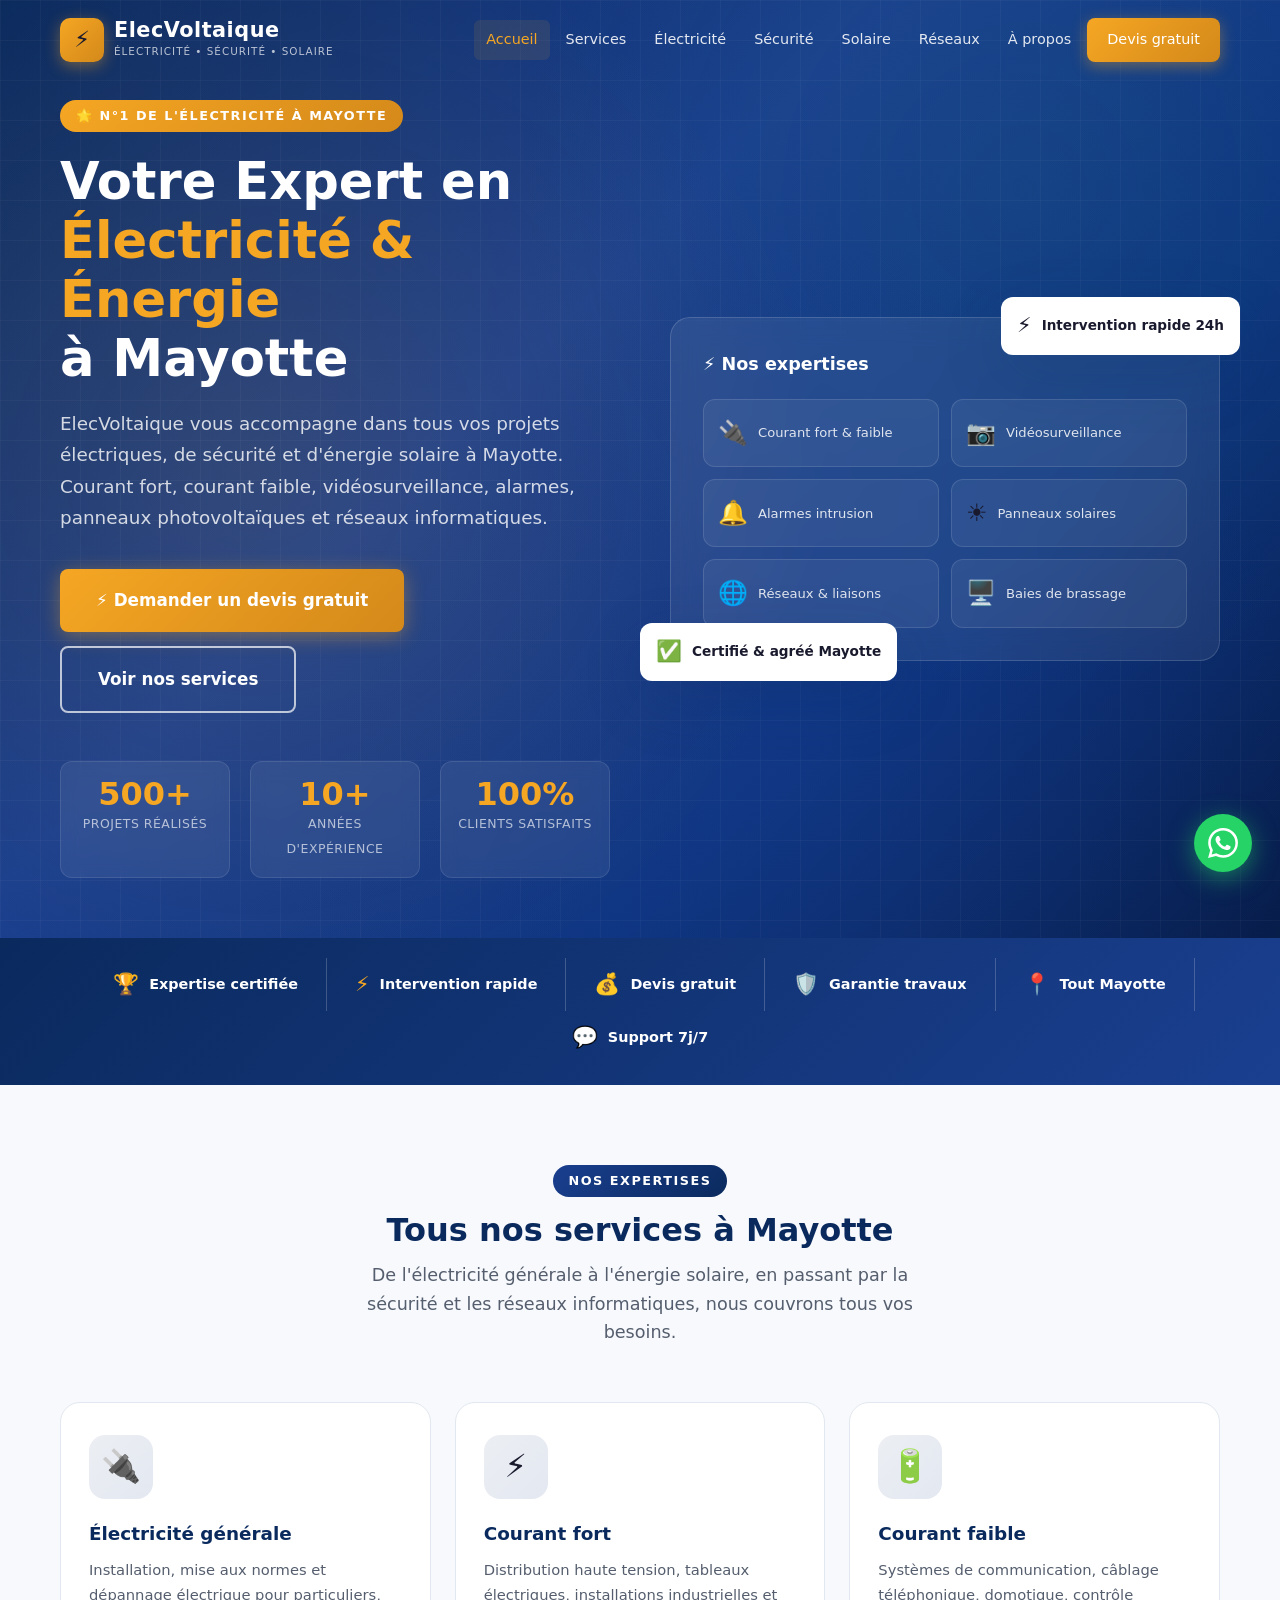
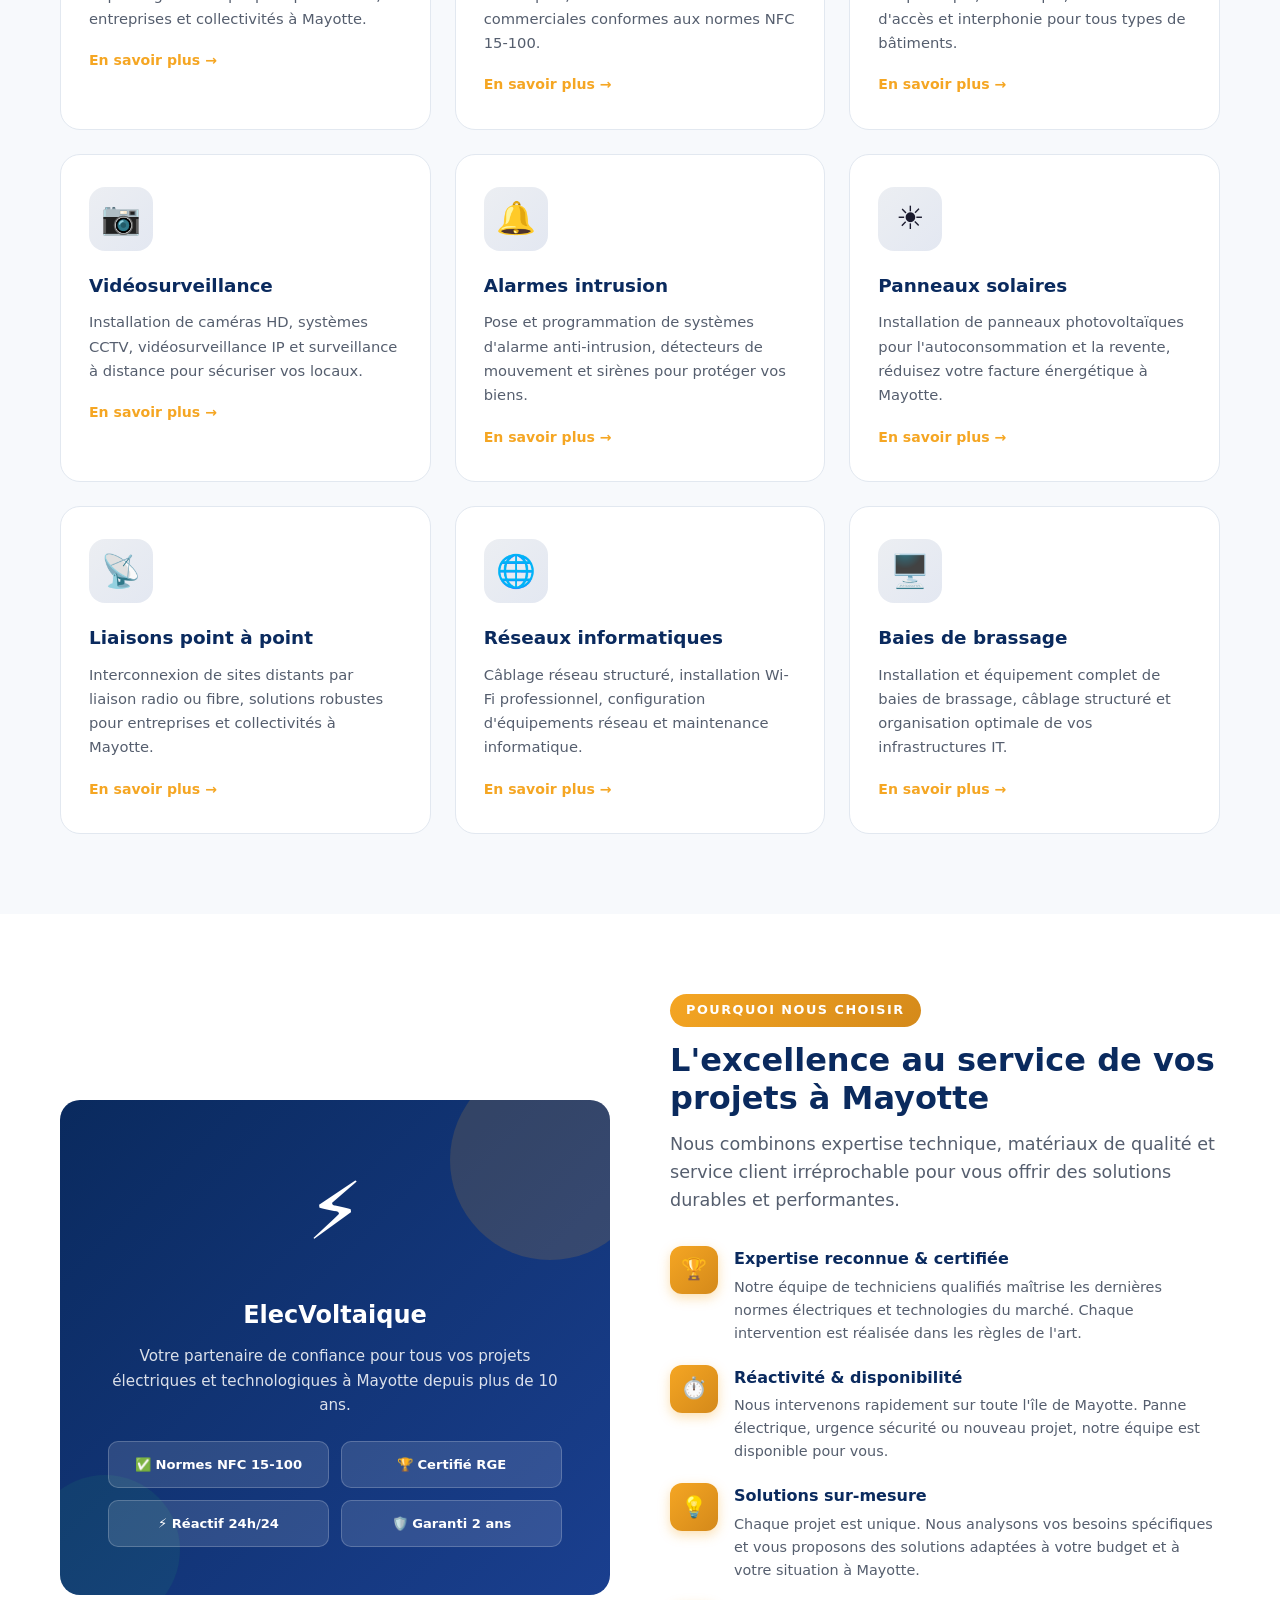
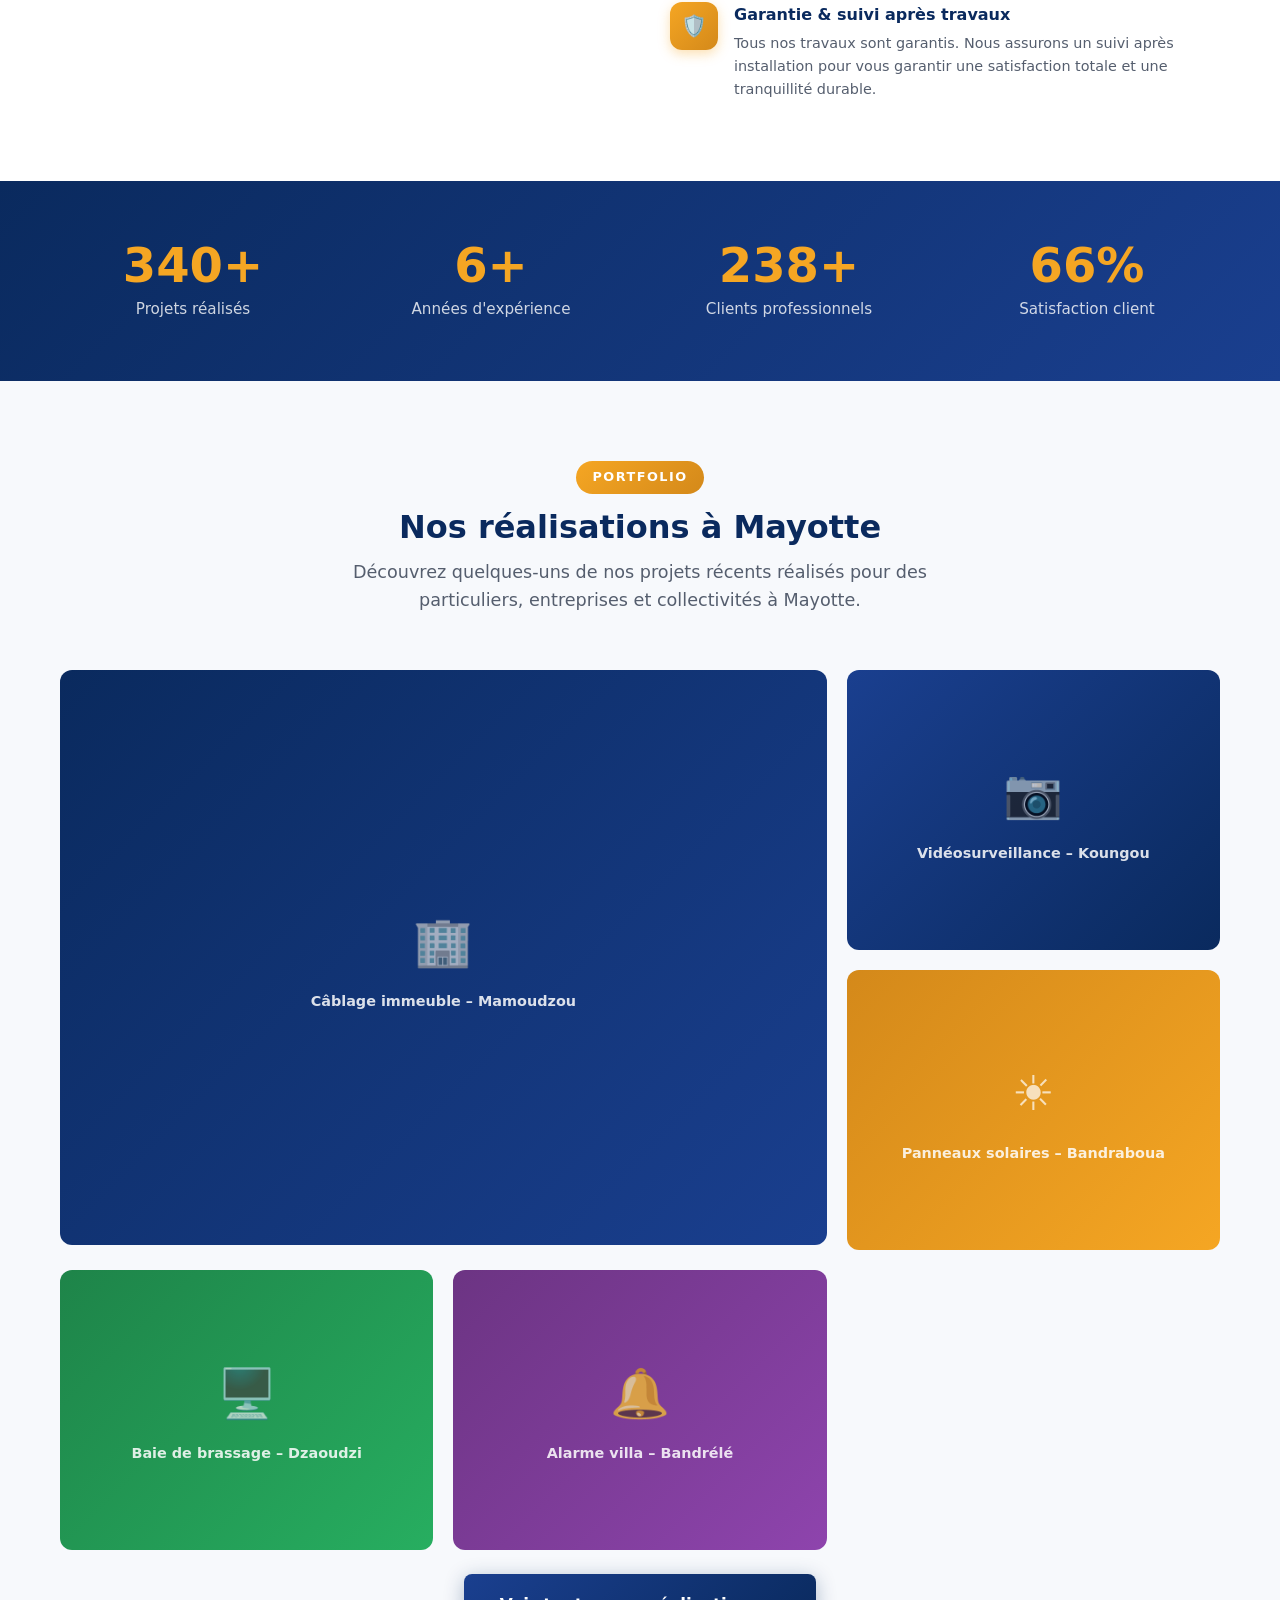
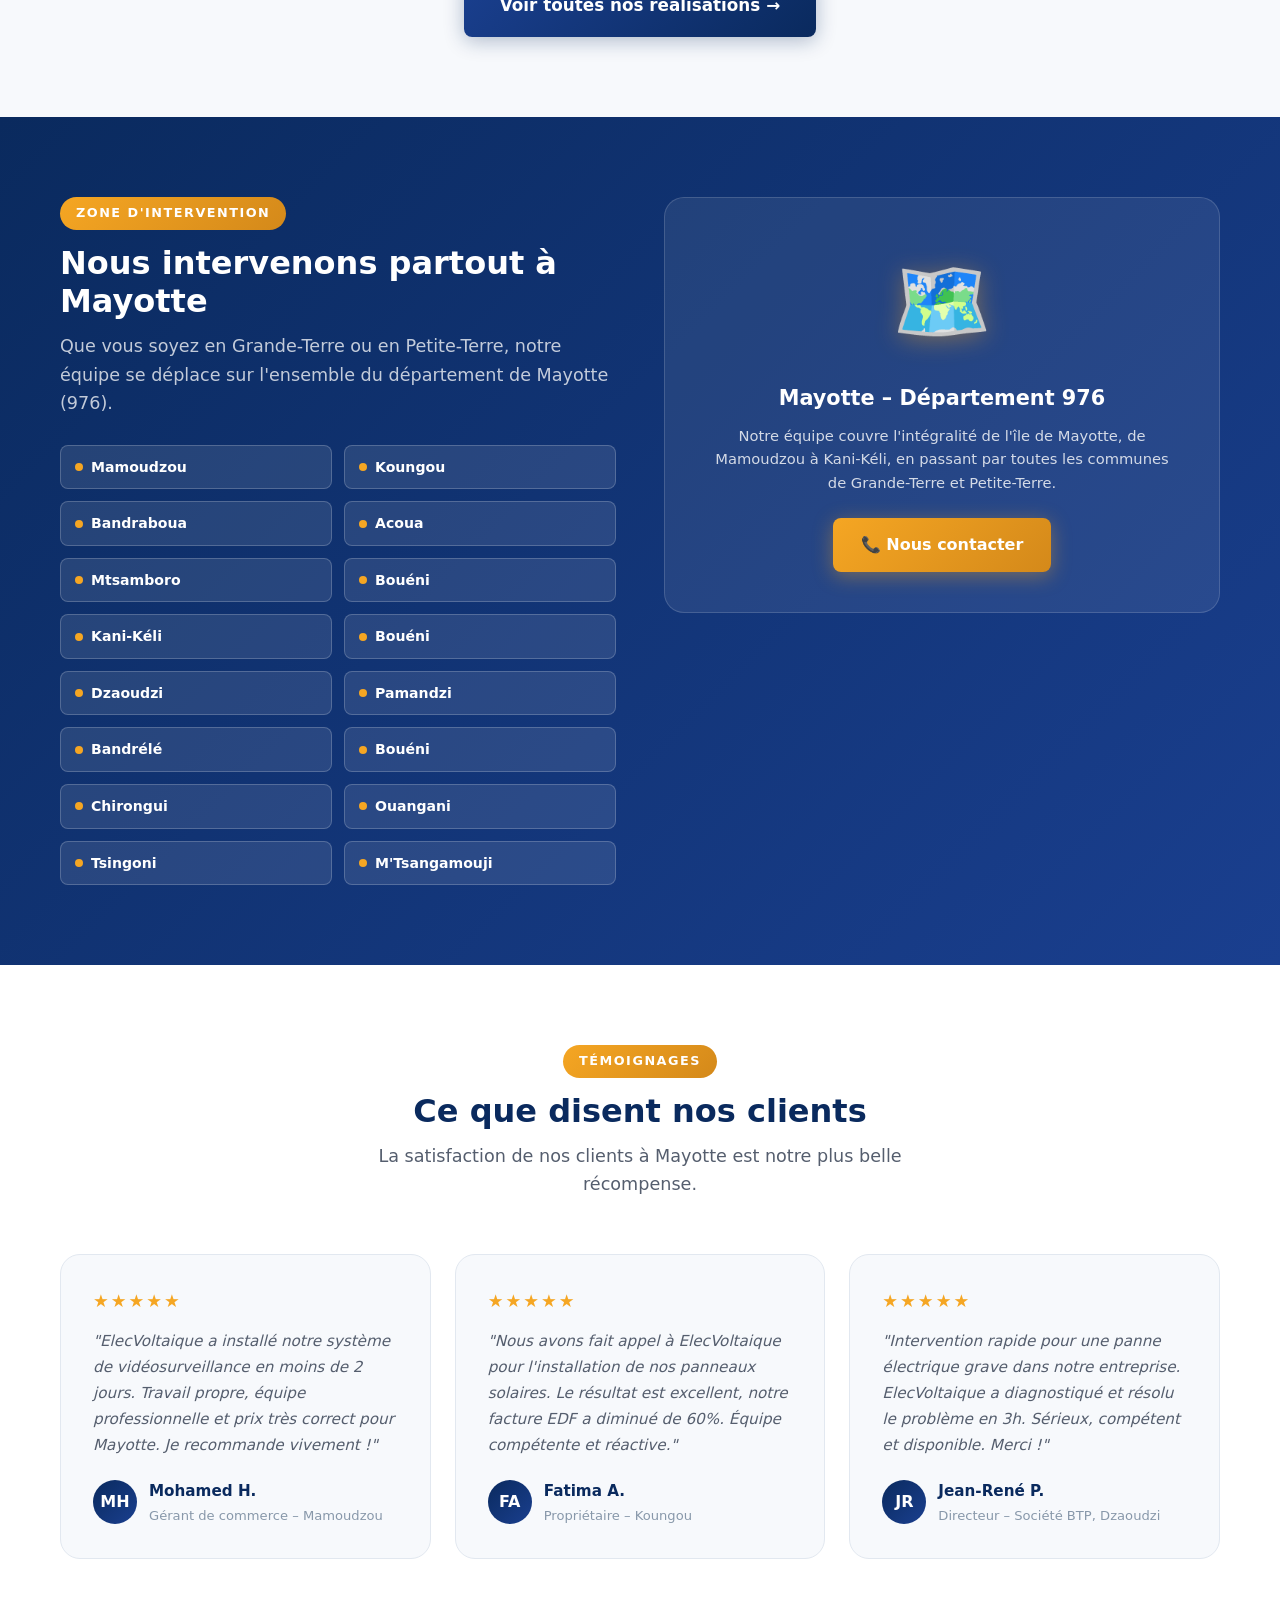
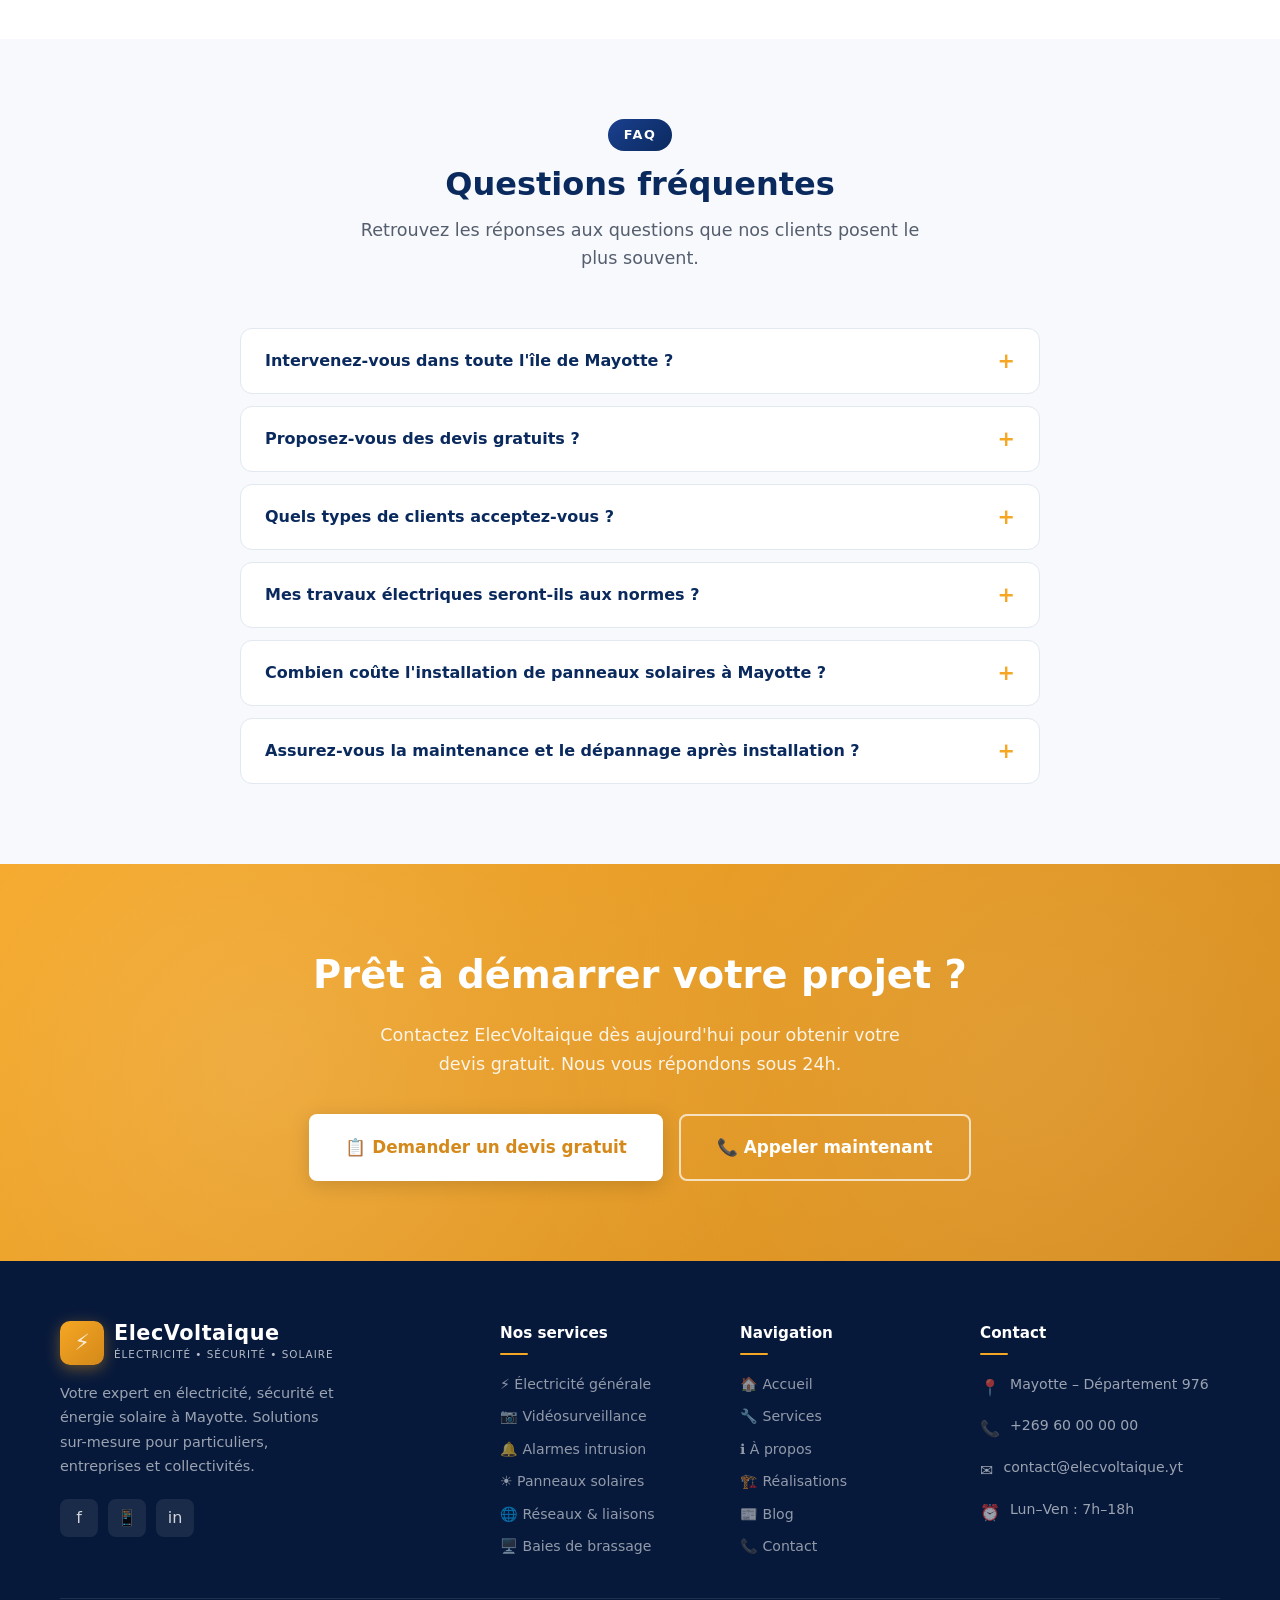
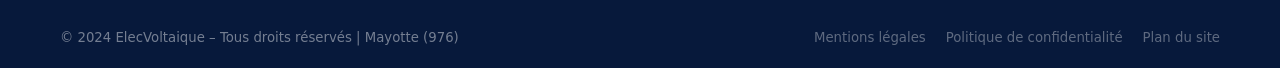
==== index.html @ 69391673 "Create complete ElecVoltaique website - 10 pages, CSS, JS, sitemap Co-authored-by: RMV976 <218436060" ====
<!DOCTYPE html>
<html lang="fr">
<head>
  <meta charset="UTF-8">
  <meta name="viewport" content="width=device-width, initial-scale=1.0">
  <meta name="description" content="ElecVoltaique – Entreprise d'électricité à Mayotte. Installation électrique, caméras de surveillance, alarmes, panneaux solaires, réseaux informatiques. Devis gratuit.">
  <meta name="keywords" content="électricité Mayotte, entreprise électricité Mayotte, installation caméra Mayotte, pose alarme Mayotte, panneaux solaires Mayotte, courant fort Mayotte, courant faible Mayotte, réseau informatique Mayotte">
  <meta name="author" content="ElecVoltaique">
  <meta name="robots" content="index, follow">
  <title>ElecVoltaique – Électricité, Sécurité &amp; Énergie Solaire à Mayotte</title>

  <!-- Open Graph -->
  <meta property="og:title" content="ElecVoltaique – Électricité, Sécurité & Énergie Solaire à Mayotte">
  <meta property="og:description" content="Spécialiste en électricité générale, vidéosurveillance, alarmes, panneaux solaires et réseaux informatiques à Mayotte. Demandez votre devis gratuit.">
  <meta property="og:type" content="website">
  <meta property="og:url" content="https://www.elecvoltaique.yt/">
  <meta property="og:site_name" content="ElecVoltaique">
  <meta property="og:locale" content="fr_FR">

  <!-- Twitter Card -->
  <meta name="twitter:card" content="summary_large_image">
  <meta name="twitter:title" content="ElecVoltaique – Électricité & Énergie à Mayotte">
  <meta name="twitter:description" content="Votre expert en électricité, sécurité et énergie solaire à Mayotte. Devis gratuit.">

  <link rel="canonical" href="https://www.elecvoltaique.yt/">
  <link rel="stylesheet" href="css/style.css">
</head>
<body>

<!-- ===== HEADER ===== -->
<header>
  <div class="header-inner">
    <a href="index.html" class="logo" aria-label="ElecVoltaique - Accueil">
      <div class="logo-icon">⚡</div>
      <div class="logo-text">
        <span class="logo-name">ElecVoltaique</span>
        <span class="logo-tagline">Électricité • Sécurité • Solaire</span>
      </div>
    </a>
    <nav aria-label="Navigation principale">
      <a href="index.html" class="active">Accueil</a>
      <a href="services.html">Services</a>
      <a href="electricite.html">Électricité</a>
      <a href="securite.html">Sécurité</a>
      <a href="solaire.html">Solaire</a>
      <a href="reseaux-liaisons.html">Réseaux</a>
      <a href="a-propos.html">À propos</a>
      <a href="contact.html" class="nav-cta">Devis gratuit</a>
    </nav>
    <button class="hamburger" aria-label="Menu" aria-expanded="false">
      <span></span><span></span><span></span>
    </button>
  </div>
</header>

<!-- ===== HERO SECTION ===== -->
<section class="hero" aria-labelledby="hero-title">
  <div class="hero-pattern" aria-hidden="true"></div>
  <div class="hero-content">
    <div class="hero-text">
      <div class="badge">🌟 N°1 de l'électricité à Mayotte</div>
      <h1 class="hero-title" id="hero-title">
        Votre Expert en<br>
        <span class="highlight">Électricité &amp; Énergie</span><br>
        à Mayotte
      </h1>
      <p class="hero-subtitle">
        ElecVoltaique vous accompagne dans tous vos projets électriques, de sécurité et d'énergie solaire à Mayotte. Courant fort, courant faible, vidéosurveillance, alarmes, panneaux photovoltaïques et réseaux informatiques.
      </p>
      <div class="hero-actions">
        <a href="contact.html" class="btn btn-primary btn-lg">
          ⚡ Demander un devis gratuit
        </a>
        <a href="services.html" class="btn btn-outline btn-lg">
          Voir nos services
        </a>
      </div>
      <div class="hero-stats">
        <div class="stat-item">
          <span class="stat-number">500+</span>
          <span class="stat-label">Projets réalisés</span>
        </div>
        <div class="stat-item">
          <span class="stat-number">10+</span>
          <span class="stat-label">Années d'expérience</span>
        </div>
        <div class="stat-item">
          <span class="stat-number">100%</span>
          <span class="stat-label">Clients satisfaits</span>
        </div>
      </div>
    </div>
    <div class="hero-visual" aria-hidden="true">
      <div class="hero-card">
        <div class="hero-card-title">
          ⚡ Nos expertises
        </div>
        <div class="services-grid-mini">
          <div class="service-mini-item">
            <span class="service-mini-icon">🔌</span>
            <span class="service-mini-text">Courant fort &amp; faible</span>
          </div>
          <div class="service-mini-item">
            <span class="service-mini-icon">📷</span>
            <span class="service-mini-text">Vidéosurveillance</span>
          </div>
          <div class="service-mini-item">
            <span class="service-mini-icon">🔔</span>
            <span class="service-mini-text">Alarmes intrusion</span>
          </div>
          <div class="service-mini-item">
            <span class="service-mini-icon">☀️</span>
            <span class="service-mini-text">Panneaux solaires</span>
          </div>
          <div class="service-mini-item">
            <span class="service-mini-icon">🌐</span>
            <span class="service-mini-text">Réseaux &amp; liaisons</span>
          </div>
          <div class="service-mini-item">
            <span class="service-mini-icon">🖥️</span>
            <span class="service-mini-text">Baies de brassage</span>
          </div>
        </div>
      </div>
      <div class="hero-float hero-float-1">
        <span class="float-icon">✅</span>
        <span>Certifié &amp; agréé Mayotte</span>
      </div>
      <div class="hero-float hero-float-2">
        <span class="float-icon">⚡</span>
        <span>Intervention rapide 24h</span>
      </div>
    </div>
  </div>
</section>

<!-- ===== BANDEAU REASSURANCE ===== -->
<div class="reassurance-bar" aria-label="Points forts">
  <div class="reassurance-inner">
    <div class="reassurance-item">
      <span class="icon">🏆</span>
      <span>Expertise certifiée</span>
    </div>
    <div class="reassurance-item">
      <span class="icon">⚡</span>
      <span>Intervention rapide</span>
    </div>
    <div class="reassurance-item">
      <span class="icon">💰</span>
      <span>Devis gratuit</span>
    </div>
    <div class="reassurance-item">
      <span class="icon">🛡️</span>
      <span>Garantie travaux</span>
    </div>
    <div class="reassurance-item">
      <span class="icon">📍</span>
      <span>Tout Mayotte</span>
    </div>
    <div class="reassurance-item">
      <span class="icon">💬</span>
      <span>Support 7j/7</span>
    </div>
  </div>
</div>

<!-- ===== NOS SERVICES ===== -->
<section class="services-section section-padding" aria-labelledby="services-title">
  <div class="container">
    <div class="section-header fade-in">
      <div class="badge badge-blue">Nos expertises</div>
      <h2 class="section-title" id="services-title">Tous nos services à Mayotte</h2>
      <p class="section-subtitle">De l'électricité générale à l'énergie solaire, en passant par la sécurité et les réseaux informatiques, nous couvrons tous vos besoins.</p>
    </div>
    <div class="services-grid">
      <article class="service-card fade-in delay-1">
        <div class="service-icon-wrap">🔌</div>
        <h3 class="service-card-title">Électricité générale</h3>
        <p class="service-card-desc">Installation, mise aux normes et dépannage électrique pour particuliers, entreprises et collectivités à Mayotte.</p>
        <a href="electricite.html" class="service-card-link">En savoir plus →</a>
      </article>
      <article class="service-card fade-in delay-2">
        <div class="service-icon-wrap">⚡</div>
        <h3 class="service-card-title">Courant fort</h3>
        <p class="service-card-desc">Distribution haute tension, tableaux électriques, installations industrielles et commerciales conformes aux normes NFC 15-100.</p>
        <a href="electricite.html" class="service-card-link">En savoir plus →</a>
      </article>
      <article class="service-card fade-in delay-3">
        <div class="service-icon-wrap">🔋</div>
        <h3 class="service-card-title">Courant faible</h3>
        <p class="service-card-desc">Systèmes de communication, câblage téléphonique, domotique, contrôle d'accès et interphonie pour tous types de bâtiments.</p>
        <a href="services.html" class="service-card-link">En savoir plus →</a>
      </article>
      <article class="service-card fade-in delay-4">
        <div class="service-icon-wrap">📷</div>
        <h3 class="service-card-title">Vidéosurveillance</h3>
        <p class="service-card-desc">Installation de caméras HD, systèmes CCTV, vidéosurveillance IP et surveillance à distance pour sécuriser vos locaux.</p>
        <a href="securite.html" class="service-card-link">En savoir plus →</a>
      </article>
      <article class="service-card fade-in delay-5">
        <div class="service-icon-wrap">🔔</div>
        <h3 class="service-card-title">Alarmes intrusion</h3>
        <p class="service-card-desc">Pose et programmation de systèmes d'alarme anti-intrusion, détecteurs de mouvement et sirènes pour protéger vos biens.</p>
        <a href="securite.html" class="service-card-link">En savoir plus →</a>
      </article>
      <article class="service-card fade-in delay-1">
        <div class="service-icon-wrap">☀️</div>
        <h3 class="service-card-title">Panneaux solaires</h3>
        <p class="service-card-desc">Installation de panneaux photovoltaïques pour l'autoconsommation et la revente, réduisez votre facture énergétique à Mayotte.</p>
        <a href="solaire.html" class="service-card-link">En savoir plus →</a>
      </article>
      <article class="service-card fade-in delay-2">
        <div class="service-icon-wrap">📡</div>
        <h3 class="service-card-title">Liaisons point à point</h3>
        <p class="service-card-desc">Interconnexion de sites distants par liaison radio ou fibre, solutions robustes pour entreprises et collectivités à Mayotte.</p>
        <a href="reseaux-liaisons.html" class="service-card-link">En savoir plus →</a>
      </article>
      <article class="service-card fade-in delay-3">
        <div class="service-icon-wrap">🌐</div>
        <h3 class="service-card-title">Réseaux informatiques</h3>
        <p class="service-card-desc">Câblage réseau structuré, installation Wi-Fi professionnel, configuration d'équipements réseau et maintenance informatique.</p>
        <a href="reseaux-liaisons.html" class="service-card-link">En savoir plus →</a>
      </article>
      <article class="service-card fade-in delay-4">
        <div class="service-icon-wrap">🖥️</div>
        <h3 class="service-card-title">Baies de brassage</h3>
        <p class="service-card-desc">Installation et équipement complet de baies de brassage, câblage structuré et organisation optimale de vos infrastructures IT.</p>
        <a href="reseaux-liaisons.html" class="service-card-link">En savoir plus →</a>
      </article>
    </div>
  </div>
</section>

<!-- ===== POURQUOI CHOISIR ELECVOLTAIQUE ===== -->
<section class="why-section section-padding" aria-labelledby="why-title">
  <div class="container">
    <div class="why-grid">
      <div class="why-visual fade-left">
        <div class="why-image-block">
          <div class="why-main-icon">⚡</div>
          <h3>ElecVoltaique</h3>
          <p>Votre partenaire de confiance pour tous vos projets électriques et technologiques à Mayotte depuis plus de 10 ans.</p>
          <div class="why-badge-grid">
            <div class="why-badge-item">✅ Normes NFC 15-100</div>
            <div class="why-badge-item">🏆 Certifié RGE</div>
            <div class="why-badge-item">⚡ Réactif 24h/24</div>
            <div class="why-badge-item">🛡️ Garanti 2 ans</div>
          </div>
        </div>
      </div>
      <div class="fade-right">
        <div class="badge">Pourquoi nous choisir</div>
        <h2 class="section-title" id="why-title">L'excellence au service de vos projets à Mayotte</h2>
        <p class="section-subtitle" style="margin-bottom: 32px;">Nous combinons expertise technique, matériaux de qualité et service client irréprochable pour vous offrir des solutions durables et performantes.</p>
        <div class="why-list">
          <div class="why-item">
            <div class="why-item-icon">🏆</div>
            <div class="why-item-content">
              <h4>Expertise reconnue &amp; certifiée</h4>
              <p>Notre équipe de techniciens qualifiés maîtrise les dernières normes électriques et technologies du marché. Chaque intervention est réalisée dans les règles de l'art.</p>
            </div>
          </div>
          <div class="why-item">
            <div class="why-item-icon">⏱️</div>
            <div class="why-item-content">
              <h4>Réactivité &amp; disponibilité</h4>
              <p>Nous intervenons rapidement sur toute l'île de Mayotte. Panne électrique, urgence sécurité ou nouveau projet, notre équipe est disponible pour vous.</p>
            </div>
          </div>
          <div class="why-item">
            <div class="why-item-icon">💡</div>
            <div class="why-item-content">
              <h4>Solutions sur-mesure</h4>
              <p>Chaque projet est unique. Nous analysons vos besoins spécifiques et vous proposons des solutions adaptées à votre budget et à votre situation à Mayotte.</p>
            </div>
          </div>
          <div class="why-item">
            <div class="why-item-icon">🛡️</div>
            <div class="why-item-content">
              <h4>Garantie &amp; suivi après travaux</h4>
              <p>Tous nos travaux sont garantis. Nous assurons un suivi après installation pour vous garantir une satisfaction totale et une tranquillité durable.</p>
            </div>
          </div>
        </div>
      </div>
    </div>
  </div>
</section>

<!-- ===== STATS ===== -->
<section class="stats-section" aria-label="Nos chiffres clés">
  <div class="container">
    <div class="stats-grid">
      <div class="counter-item fade-in">
        <span class="counter-number" data-target="500" data-suffix="+">500+</span>
        <div class="counter-label">Projets réalisés</div>
      </div>
      <div class="counter-item fade-in delay-2">
        <span class="counter-number" data-target="10" data-suffix="+">10+</span>
        <div class="counter-label">Années d'expérience</div>
      </div>
      <div class="counter-item fade-in delay-3">
        <span class="counter-number" data-target="350" data-suffix="+">350+</span>
        <div class="counter-label">Clients professionnels</div>
      </div>
      <div class="counter-item fade-in delay-4">
        <span class="counter-number" data-target="98" data-suffix="%">98%</span>
        <div class="counter-label">Satisfaction client</div>
      </div>
    </div>
  </div>
</section>

<!-- ===== NOS REALISATIONS ===== -->
<section class="realisations-section section-padding" aria-labelledby="realisations-title">
  <div class="container">
    <div class="section-header fade-in">
      <div class="badge">Portfolio</div>
      <h2 class="section-title" id="realisations-title">Nos réalisations à Mayotte</h2>
      <p class="section-subtitle">Découvrez quelques-uns de nos projets récents réalisés pour des particuliers, entreprises et collectivités à Mayotte.</p>
    </div>
    <div class="gallery-grid">
      <div class="gallery-item fade-in" data-lightbox data-icon="🏢" data-title="Câblage immeuble résidentiel – Mamoudzou" data-desc="Installation électrique complète d'un immeuble de 12 logements : tableau général, distribution, prises et éclairage.">
        <div class="gallery-placeholder">
          <span class="icon">🏢</span>
          <span>Câblage immeuble – Mamoudzou</span>
        </div>
        <div class="gallery-overlay">
          <h4>Câblage immeuble résidentiel</h4>
          <p>Mamoudzou – 12 logements</p>
        </div>
      </div>
      <div class="gallery-item fade-in delay-1" data-lightbox data-icon="📷" data-title="Vidéosurveillance commerce – Koungou" data-desc="Pose de 8 caméras HD avec enregistrement et accès à distance pour un commerce à Koungou.">
        <div class="gallery-placeholder" style="background: linear-gradient(135deg, #1a3f8f, #0a2a5e)">
          <span class="icon">📷</span>
          <span>Vidéosurveillance – Koungou</span>
        </div>
        <div class="gallery-overlay">
          <h4>Vidéosurveillance commerce</h4>
          <p>Koungou – 8 caméras HD</p>
        </div>
      </div>
      <div class="gallery-item fade-in delay-2" data-lightbox data-icon="☀️" data-title="Installation solaire – Bandraboua" data-desc="Pose de 20 panneaux photovoltaïques pour une maison individuelle, autoconsommation totale.">
        <div class="gallery-placeholder" style="background: linear-gradient(135deg, #d4891a, #f5a623)">
          <span class="icon">☀️</span>
          <span>Panneaux solaires – Bandraboua</span>
        </div>
        <div class="gallery-overlay">
          <h4>Installation photovoltaïque</h4>
          <p>Bandraboua – 20 panneaux</p>
        </div>
      </div>
      <div class="gallery-item fade-in delay-3" data-lightbox data-icon="🖥️" data-title="Baie de brassage bureau – Dzaoudzi" data-desc="Installation et équipement complet d'une baie de brassage 42U pour une entreprise à Dzaoudzi.">
        <div class="gallery-placeholder" style="background: linear-gradient(135deg, #1e8449, #27ae60)">
          <span class="icon">🖥️</span>
          <span>Baie de brassage – Dzaoudzi</span>
        </div>
        <div class="gallery-overlay">
          <h4>Baie de brassage 42U</h4>
          <p>Dzaoudzi – Entreprise</p>
        </div>
      </div>
      <div class="gallery-item fade-in delay-4" data-lightbox data-icon="🔔" data-title="Système d'alarme villa – Bandrélé" data-desc="Pose d'un système d'alarme intrusion complet avec détecteurs, sirène et monitoring à distance.">
        <div class="gallery-placeholder" style="background: linear-gradient(135deg, #6c3483, #8e44ad)">
          <span class="icon">🔔</span>
          <span>Alarme villa – Bandrélé</span>
        </div>
        <div class="gallery-overlay">
          <h4>Alarme intrusion</h4>
          <p>Bandrélé – Villa privée</p>
        </div>
      </div>
    </div>
    <div class="text-center mt-6">
      <a href="realisations.html" class="btn btn-blue btn-lg">Voir toutes nos réalisations →</a>
    </div>
  </div>
</section>

<!-- ===== ZONES D'INTERVENTION ===== -->
<section class="zones-section section-padding" aria-labelledby="zones-title">
  <div class="container">
    <div class="zones-grid">
      <div class="fade-left">
        <div class="badge">Zone d'intervention</div>
        <h2 class="section-title text-white" id="zones-title">Nous intervenons partout à Mayotte</h2>
        <p class="section-subtitle" style="color: rgba(255,255,255,0.75);">Que vous soyez en Grande-Terre ou en Petite-Terre, notre équipe se déplace sur l'ensemble du département de Mayotte (976).</p>
        <div class="zones-list">
          <div class="zone-tag"><span class="zone-dot"></span>Mamoudzou</div>
          <div class="zone-tag"><span class="zone-dot"></span>Koungou</div>
          <div class="zone-tag"><span class="zone-dot"></span>Bandraboua</div>
          <div class="zone-tag"><span class="zone-dot"></span>Acoua</div>
          <div class="zone-tag"><span class="zone-dot"></span>Mtsamboro</div>
          <div class="zone-tag"><span class="zone-dot"></span>Bouéni</div>
          <div class="zone-tag"><span class="zone-dot"></span>Kani-Kéli</div>
          <div class="zone-tag"><span class="zone-dot"></span>Bouéni</div>
          <div class="zone-tag"><span class="zone-dot"></span>Dzaoudzi</div>
          <div class="zone-tag"><span class="zone-dot"></span>Pamandzi</div>
          <div class="zone-tag"><span class="zone-dot"></span>Bandrélé</div>
          <div class="zone-tag"><span class="zone-dot"></span>Bouéni</div>
          <div class="zone-tag"><span class="zone-dot"></span>Chirongui</div>
          <div class="zone-tag"><span class="zone-dot"></span>Ouangani</div>
          <div class="zone-tag"><span class="zone-dot"></span>Tsingoni</div>
          <div class="zone-tag"><span class="zone-dot"></span>M'Tsangamouji</div>
        </div>
      </div>
      <div class="zones-map fade-right">
        <div class="map-icon">🗺️</div>
        <h3>Mayotte – Département 976</h3>
        <p>Notre équipe couvre l'intégralité de l'île de Mayotte, de Mamoudzou à Kani-Kéli, en passant par toutes les communes de Grande-Terre et Petite-Terre.</p>
        <div style="margin-top: 24px;">
          <a href="contact.html" class="btn btn-primary">📞 Nous contacter</a>
        </div>
      </div>
    </div>
  </div>
</section>

<!-- ===== TEMOIGNAGES ===== -->
<section class="testimonials-section section-padding" aria-labelledby="temoignages-title">
  <div class="container">
    <div class="section-header fade-in">
      <div class="badge">Témoignages</div>
      <h2 class="section-title" id="temoignages-title">Ce que disent nos clients</h2>
      <p class="section-subtitle">La satisfaction de nos clients à Mayotte est notre plus belle récompense.</p>
    </div>
    <div class="testimonials-grid">
      <article class="testimonial-card fade-in delay-1">
        <div class="testimonial-stars">★★★★★</div>
        <p class="testimonial-text">"ElecVoltaique a installé notre système de vidéosurveillance en moins de 2 jours. Travail propre, équipe professionnelle et prix très correct pour Mayotte. Je recommande vivement !"</p>
        <div class="testimonial-author">
          <div class="author-avatar">MH</div>
          <div class="author-info">
            <div class="name">Mohamed H.</div>
            <div class="role">Gérant de commerce – Mamoudzou</div>
          </div>
        </div>
      </article>
      <article class="testimonial-card fade-in delay-2">
        <div class="testimonial-stars">★★★★★</div>
        <p class="testimonial-text">"Nous avons fait appel à ElecVoltaique pour l'installation de nos panneaux solaires. Le résultat est excellent, notre facture EDF a diminué de 60%. Équipe compétente et réactive."</p>
        <div class="testimonial-author">
          <div class="author-avatar">FA</div>
          <div class="author-info">
            <div class="name">Fatima A.</div>
            <div class="role">Propriétaire – Koungou</div>
          </div>
        </div>
      </article>
      <article class="testimonial-card fade-in delay-3">
        <div class="testimonial-stars">★★★★★</div>
        <p class="testimonial-text">"Intervention rapide pour une panne électrique grave dans notre entreprise. ElecVoltaique a diagnostiqué et résolu le problème en 3h. Sérieux, compétent et disponible. Merci !"</p>
        <div class="testimonial-author">
          <div class="author-avatar">JR</div>
          <div class="author-info">
            <div class="name">Jean-René P.</div>
            <div class="role">Directeur – Société BTP, Dzaoudzi</div>
          </div>
        </div>
      </article>
    </div>
  </div>
</section>

<!-- ===== FAQ ===== -->
<section class="faq-section section-padding" aria-labelledby="faq-title">
  <div class="container">
    <div class="section-header fade-in">
      <div class="badge badge-blue">FAQ</div>
      <h2 class="section-title" id="faq-title">Questions fréquentes</h2>
      <p class="section-subtitle">Retrouvez les réponses aux questions que nos clients posent le plus souvent.</p>
    </div>
    <div class="faq-list">
      <div class="faq-item">
        <button class="faq-question">
          Intervenez-vous dans toute l'île de Mayotte ?
          <span class="faq-icon">+</span>
        </button>
        <div class="faq-answer">
          <p>Oui, ElecVoltaique intervient sur l'ensemble du département de Mayotte (976), en Grande-Terre et en Petite-Terre. Mamoudzou, Koungou, Bandraboua, Dzaoudzi, Bandrélé, Bouéni, Chirongui... nous nous déplaçons partout sur l'île.</p>
        </div>
      </div>
      <div class="faq-item">
        <button class="faq-question">
          Proposez-vous des devis gratuits ?
          <span class="faq-icon">+</span>
        </button>
        <div class="faq-answer">
          <p>Absolument ! Tous nos devis sont gratuits et sans engagement. Contactez-nous via le formulaire de contact, par téléphone ou par WhatsApp. Nous nous déplaçons pour étudier votre projet et vous remettre un devis détaillé sous 48h.</p>
        </div>
      </div>
      <div class="faq-item">
        <button class="faq-question">
          Quels types de clients acceptez-vous ?
          <span class="faq-icon">+</span>
        </button>
        <div class="faq-answer">
          <p>ElecVoltaique travaille pour tout type de clientèle : particuliers, entreprises, commerces, associations, collectivités et maîtres d'ouvrage. Nous adaptons nos solutions à chaque profil et chaque budget.</p>
        </div>
      </div>
      <div class="faq-item">
        <button class="faq-question">
          Mes travaux électriques seront-ils aux normes ?
          <span class="faq-icon">+</span>
        </button>
        <div class="faq-answer">
          <p>Oui, tous nos travaux sont réalisés conformément aux normes NFC 15-100 et aux réglementations en vigueur. Nous remettons un certificat de conformité à la fin de chaque installation électrique.</p>
        </div>
      </div>
      <div class="faq-item">
        <button class="faq-question">
          Combien coûte l'installation de panneaux solaires à Mayotte ?
          <span class="faq-icon">+</span>
        </button>
        <div class="faq-answer">
          <p>Le coût dépend de la surface de toiture, du nombre de panneaux et de la puissance souhaitée. Contactez-nous pour un devis personnalisé gratuit. Nos installations sont réalisées avec du matériel certifié et adapté au climat de Mayotte.</p>
        </div>
      </div>
      <div class="faq-item">
        <button class="faq-question">
          Assurez-vous la maintenance et le dépannage après installation ?
          <span class="faq-icon">+</span>
        </button>
        <div class="faq-answer">
          <p>Oui, nous proposons des contrats de maintenance préventive et curative pour tous nos équipements installés. Notre équipe est disponible pour intervenir rapidement en cas de panne ou de dysfonctionnement.</p>
        </div>
      </div>
    </div>
  </div>
</section>

<!-- ===== CTA CONTACT ===== -->
<section class="contact-cta" aria-labelledby="cta-title">
  <div class="container">
    <div class="contact-cta-content">
      <h2 id="cta-title">Prêt à démarrer votre projet ?</h2>
      <p>Contactez ElecVoltaique dès aujourd'hui pour obtenir votre devis gratuit. Nous vous répondons sous 24h.</p>
      <div class="actions">
        <a href="contact.html" class="btn btn-white btn-lg">
          📋 Demander un devis gratuit
        </a>
        <a href="tel:+269600000000" class="btn btn-outline btn-lg">
          📞 Appeler maintenant
        </a>
      </div>
    </div>
  </div>
</section>

<!-- ===== FOOTER ===== -->
<footer>
  <div class="container">
    <div class="footer-grid">
      <div class="footer-brand">
        <div class="logo">
          <div class="logo-icon">⚡</div>
          <div class="logo-text">
            <span class="logo-name">ElecVoltaique</span>
            <span class="logo-tagline">Électricité • Sécurité • Solaire</span>
          </div>
        </div>
        <p>Votre expert en électricité, sécurité et énergie solaire à Mayotte. Solutions sur-mesure pour particuliers, entreprises et collectivités.</p>
        <div class="footer-social">
          <a href="#" class="social-link" aria-label="Facebook">f</a>
          <a href="#" class="social-link" aria-label="WhatsApp">📱</a>
          <a href="#" class="social-link" aria-label="LinkedIn">in</a>
        </div>
      </div>
      <div class="footer-col">
        <h4>Nos services</h4>
        <ul>
          <li><a href="electricite.html">⚡ Électricité générale</a></li>
          <li><a href="securite.html">📷 Vidéosurveillance</a></li>
          <li><a href="securite.html">🔔 Alarmes intrusion</a></li>
          <li><a href="solaire.html">☀️ Panneaux solaires</a></li>
          <li><a href="reseaux-liaisons.html">🌐 Réseaux & liaisons</a></li>
          <li><a href="reseaux-liaisons.html">🖥️ Baies de brassage</a></li>
        </ul>
      </div>
      <div class="footer-col">
        <h4>Navigation</h4>
        <ul>
          <li><a href="index.html">🏠 Accueil</a></li>
          <li><a href="services.html">🔧 Services</a></li>
          <li><a href="a-propos.html">ℹ️ À propos</a></li>
          <li><a href="realisations.html">🏗️ Réalisations</a></li>
          <li><a href="blog.html">📰 Blog</a></li>
          <li><a href="contact.html">📞 Contact</a></li>
        </ul>
      </div>
      <div class="footer-col">
        <h4>Contact</h4>
        <div class="footer-contact-items">
          <div class="footer-contact-item">
            <span class="fci-icon">📍</span>
            <span>Mayotte – Département 976</span>
          </div>
          <div class="footer-contact-item">
            <span class="fci-icon">📞</span>
            <span>+269 60 00 00 00</span>
          </div>
          <div class="footer-contact-item">
            <span class="fci-icon">✉️</span>
            <span>contact@elecvoltaique.yt</span>
          </div>
          <div class="footer-contact-item">
            <span class="fci-icon">⏰</span>
            <span>Lun–Ven : 7h–18h</span>
          </div>
        </div>
      </div>
    </div>
    <div class="footer-bottom">
      <span>© 2024 ElecVoltaique – Tous droits réservés | Mayotte (976)</span>
      <div style="display: flex; gap: 20px;">
        <a href="#">Mentions légales</a>
        <a href="#">Politique de confidentialité</a>
        <a href="sitemap.xml">Plan du site</a>
      </div>
    </div>
  </div>
</footer>

<!-- ===== WHATSAPP FLOTTANT ===== -->
<a href="https://wa.me/269600000000?text=Bonjour%20ElecVoltaique%2C%20je%20souhaite%20obtenir%20un%20devis." class="whatsapp-float" target="_blank" rel="noopener" aria-label="Contacter ElecVoltaique sur WhatsApp">
  <svg viewBox="0 0 24 24" xmlns="http://www.w3.org/2000/svg" aria-hidden="true">
    <path d="M17.472 14.382c-.297-.149-1.758-.867-2.03-.967-.273-.099-.471-.148-.67.15-.197.297-.767.966-.94 1.164-.173.199-.347.223-.644.075-.297-.15-1.255-.463-2.39-1.475-.883-.788-1.48-1.761-1.653-2.059-.173-.297-.018-.458.13-.606.134-.133.298-.347.446-.52.149-.174.198-.298.298-.497.099-.198.05-.371-.025-.52-.075-.149-.669-1.612-.916-2.207-.242-.579-.487-.5-.669-.51-.173-.008-.371-.01-.57-.01-.198 0-.52.074-.792.372-.272.297-1.04 1.016-1.04 2.479 0 1.462 1.065 2.875 1.213 3.074.149.198 2.096 3.2 5.077 4.487.709.306 1.262.489 1.694.625.712.227 1.36.195 1.871.118.571-.085 1.758-.719 2.006-1.413.248-.694.248-1.289.173-1.413-.074-.124-.272-.198-.57-.347m-5.421 7.403h-.004a9.87 9.87 0 01-5.031-1.378l-.361-.214-3.741.982.998-3.648-.235-.374a9.86 9.86 0 01-1.51-5.26c.001-5.45 4.436-9.884 9.888-9.884 2.64 0 5.122 1.03 6.988 2.898a9.825 9.825 0 012.893 6.994c-.003 5.45-4.437 9.884-9.885 9.884m8.413-18.297A11.815 11.815 0 0012.05 0C5.495 0 .16 5.335.157 11.892c0 2.096.547 4.142 1.588 5.945L.057 24l6.305-1.654a11.882 11.882 0 005.683 1.448h.005c6.554 0 11.89-5.335 11.893-11.893a11.821 11.821 0 00-3.48-8.413z"/>
  </svg>
</a>

<!-- ===== RETOUR EN HAUT ===== -->
<button class="back-to-top" aria-label="Retour en haut de page">↑</button>

<!-- ===== MODAL DEVIS ===== -->
<div id="devisModal" class="modal-overlay" role="dialog" aria-modal="true" aria-labelledby="modal-title">
  <div class="modal-box">
    <button class="modal-close" aria-label="Fermer">✕</button>
    <h2 class="modal-title" id="modal-title">⚡ Demander un devis gratuit</h2>
    <p class="modal-subtitle">Remplissez ce formulaire et nous vous recontactons sous 24h.</p>
    <form class="devis-form">
      <div class="form-grid">
        <div class="form-group">
          <label for="modal-nom">Nom *</label>
          <input type="text" id="modal-nom" name="nom" placeholder="Votre nom" required>
        </div>
        <div class="form-group">
          <label for="modal-tel">Téléphone *</label>
          <input type="tel" id="modal-tel" name="telephone" placeholder="+269 60 00 00 00" required>
        </div>
        <div class="form-group full-width">
          <label for="modal-service">Service souhaité</label>
          <select id="modal-service" name="service">
            <option value="">Choisir un service</option>
            <option>Électricité générale</option>
            <option>Courant fort / faible</option>
            <option>Vidéosurveillance</option>
            <option>Alarme intrusion</option>
            <option>Panneaux solaires</option>
            <option>Réseaux informatiques</option>
            <option>Baie de brassage</option>
            <option>Liaisons point à point</option>
            <option>Autre</option>
          </select>
        </div>
        <div class="form-group full-width">
          <label for="modal-message">Description du projet</label>
          <textarea id="modal-message" name="message" placeholder="Décrivez brièvement votre projet..." rows="4"></textarea>
        </div>
      </div>
      <button type="submit" class="btn btn-primary" style="width:100%;">
        ⚡ Envoyer ma demande de devis
      </button>
      <div class="form-success">✅ Votre demande a été envoyée ! Nous vous recontactons sous 24h.</div>
    </form>
  </div>
</div>

<script src="js/script.js"></script>
</body>
</html>
---- css/style.css ----
/* ============================================================
   ElecVoltaique - Feuille de style principale
   www.elecvoltaique.yt | Mayotte
   ============================================================ */

/* ---- Variables CSS ---- */
:root {
  --primary: #0a2a5e;
  --primary-light: #1a3f8f;
  --accent: #f5a623;
  --accent-dark: #d4891a;
  --green: #27ae60;
  --green-dark: #1e8449;
  --text-dark: #1a1a2e;
  --text-gray: #555e6e;
  --text-light: #8898aa;
  --bg-light: #f7f9fc;
  --bg-white: #ffffff;
  --border: #e2e8f0;
  --shadow-sm: 0 2px 8px rgba(10, 42, 94, 0.08);
  --shadow-md: 0 8px 30px rgba(10, 42, 94, 0.12);
  --shadow-lg: 0 20px 60px rgba(10, 42, 94, 0.18);
  --radius: 12px;
  --radius-lg: 20px;
  --transition: all 0.3s ease;
  --font: 'Segoe UI', system-ui, -apple-system, sans-serif;
}

/* ---- Reset & Base ---- */
*, *::before, *::after {
  box-sizing: border-box;
  margin: 0;
  padding: 0;
}

html {
  scroll-behavior: smooth;
  font-size: 16px;
}

body {
  font-family: var(--font);
  color: var(--text-dark);
  background: var(--bg-white);
  line-height: 1.6;
  overflow-x: hidden;
}

img {
  max-width: 100%;
  height: auto;
  display: block;
}

a {
  color: inherit;
  text-decoration: none;
}

ul {
  list-style: none;
}

/* ---- Utility Classes ---- */
.container {
  width: 100%;
  max-width: 1200px;
  margin: 0 auto;
  padding: 0 20px;
}

.section-padding {
  padding: 80px 0;
}

.section-title {
  font-size: 2rem;
  font-weight: 700;
  color: var(--primary);
  margin-bottom: 12px;
  line-height: 1.2;
}

.section-subtitle {
  font-size: 1.1rem;
  color: var(--text-gray);
  max-width: 600px;
}

.section-header {
  text-align: center;
  margin-bottom: 56px;
}

.section-header .section-subtitle {
  margin: 0 auto;
}

.badge {
  display: inline-block;
  background: linear-gradient(135deg, var(--accent), var(--accent-dark));
  color: white;
  font-size: 0.8rem;
  font-weight: 600;
  letter-spacing: 1.5px;
  text-transform: uppercase;
  padding: 6px 16px;
  border-radius: 30px;
  margin-bottom: 14px;
}

.badge-blue {
  background: linear-gradient(135deg, var(--primary-light), var(--primary));
}

.badge-green {
  background: linear-gradient(135deg, var(--green), var(--green-dark));
}

.btn {
  display: inline-flex;
  align-items: center;
  gap: 8px;
  padding: 14px 28px;
  border-radius: 8px;
  font-size: 1rem;
  font-weight: 600;
  cursor: pointer;
  border: none;
  transition: var(--transition);
  text-align: center;
}

.btn-primary {
  background: linear-gradient(135deg, var(--accent), var(--accent-dark));
  color: white;
  box-shadow: 0 4px 20px rgba(245, 166, 35, 0.4);
}

.btn-primary:hover {
  transform: translateY(-2px);
  box-shadow: 0 8px 30px rgba(245, 166, 35, 0.5);
}

.btn-outline {
  background: transparent;
  color: white;
  border: 2px solid rgba(255, 255, 255, 0.7);
}

.btn-outline:hover {
  background: rgba(255, 255, 255, 0.15);
  border-color: white;
}

.btn-blue {
  background: linear-gradient(135deg, var(--primary-light), var(--primary));
  color: white;
  box-shadow: 0 4px 20px rgba(10, 42, 94, 0.3);
}

.btn-blue:hover {
  transform: translateY(-2px);
  box-shadow: 0 8px 30px rgba(10, 42, 94, 0.4);
}

.btn-green {
  background: linear-gradient(135deg, var(--green), var(--green-dark));
  color: white;
  box-shadow: 0 4px 20px rgba(39, 174, 96, 0.35);
}

.btn-green:hover {
  transform: translateY(-2px);
  box-shadow: 0 8px 30px rgba(39, 174, 96, 0.45);
}

.btn-lg {
  padding: 18px 36px;
  font-size: 1.05rem;
}

.text-center { text-align: center; }
.text-white { color: white; }
.mt-2 { margin-top: 8px; }
.mt-4 { margin-top: 16px; }
.mt-6 { margin-top: 24px; }
.mb-6 { margin-bottom: 24px; }
.gap-2 { gap: 8px; }
.gap-4 { gap: 16px; }
.flex { display: flex; }
.flex-wrap { flex-wrap: wrap; }
.items-center { align-items: center; }
.justify-center { justify-content: center; }
.grid { display: grid; }

/* ---- Animations ---- */
.fade-in {
  opacity: 0;
  transform: translateY(30px);
  transition: opacity 0.6s ease, transform 0.6s ease;
}

.fade-in.visible {
  opacity: 1;
  transform: translateY(0);
}

.fade-left {
  opacity: 0;
  transform: translateX(-40px);
  transition: opacity 0.6s ease, transform 0.6s ease;
}

.fade-left.visible {
  opacity: 1;
  transform: translateX(0);
}

.fade-right {
  opacity: 0;
  transform: translateX(40px);
  transition: opacity 0.6s ease, transform 0.6s ease;
}

.fade-right.visible {
  opacity: 1;
  transform: translateX(0);
}

.delay-1 { transition-delay: 0.1s; }
.delay-2 { transition-delay: 0.2s; }
.delay-3 { transition-delay: 0.3s; }
.delay-4 { transition-delay: 0.4s; }
.delay-5 { transition-delay: 0.5s; }

/* ============================================================
   HEADER & NAVIGATION
   ============================================================ */
header {
  position: fixed;
  top: 0;
  left: 0;
  width: 100%;
  z-index: 1000;
  background: transparent;
  transition: var(--transition);
}

header.scrolled {
  background: var(--primary);
  box-shadow: var(--shadow-md);
}

.header-inner {
  display: flex;
  align-items: center;
  justify-content: space-between;
  padding: 18px 20px;
  max-width: 1200px;
  margin: 0 auto;
}

.logo {
  display: flex;
  align-items: center;
  gap: 10px;
}

.logo-icon {
  width: 44px;
  height: 44px;
  background: linear-gradient(135deg, var(--accent), var(--accent-dark));
  border-radius: 10px;
  display: flex;
  align-items: center;
  justify-content: center;
  font-size: 1.4rem;
  box-shadow: 0 4px 15px rgba(245, 166, 35, 0.4);
}

.logo-text {
  display: flex;
  flex-direction: column;
}

.logo-name {
  font-size: 1.3rem;
  font-weight: 800;
  color: white;
  letter-spacing: 0.5px;
  line-height: 1;
}

.logo-tagline {
  font-size: 0.65rem;
  color: rgba(255, 255, 255, 0.7);
  letter-spacing: 1px;
  text-transform: uppercase;
  margin-top: 2px;
}

nav {
  display: flex;
  align-items: center;
  gap: 4px;
}

nav a {
  color: rgba(255, 255, 255, 0.88);
  font-size: 0.9rem;
  font-weight: 500;
  padding: 8px 12px;
  border-radius: 6px;
  transition: var(--transition);
  position: relative;
}

nav a:hover, nav a.active {
  color: var(--accent);
  background: rgba(245, 166, 35, 0.1);
}

.nav-cta {
  background: linear-gradient(135deg, var(--accent), var(--accent-dark)) !important;
  color: white !important;
  padding: 10px 20px !important;
  border-radius: 8px !important;
  box-shadow: 0 4px 15px rgba(245, 166, 35, 0.4);
}

.nav-cta:hover {
  transform: translateY(-1px);
  box-shadow: 0 6px 20px rgba(245, 166, 35, 0.5) !important;
  background: rgba(245, 166, 35, 0.1) !important;
  color: white !important;
}

.hamburger {
  display: none;
  flex-direction: column;
  gap: 5px;
  cursor: pointer;
  padding: 8px;
}

.hamburger span {
  display: block;
  width: 24px;
  height: 2px;
  background: white;
  border-radius: 2px;
  transition: var(--transition);
}

.hamburger.open span:nth-child(1) {
  transform: rotate(45deg) translate(5px, 5px);
}

.hamburger.open span:nth-child(2) {
  opacity: 0;
}

.hamburger.open span:nth-child(3) {
  transform: rotate(-45deg) translate(5px, -5px);
}

/* ============================================================
   HERO / BANNIERE PRINCIPALE
   ============================================================ */
.hero {
  min-height: 100vh;
  background: linear-gradient(135deg, #0a2a5e 0%, #1a3f8f 40%, #0d3480 70%, #071d4a 100%);
  position: relative;
  display: flex;
  align-items: center;
  overflow: hidden;
}

.hero::before {
  content: '';
  position: absolute;
  inset: 0;
  background:
    radial-gradient(circle at 20% 50%, rgba(245, 166, 35, 0.12) 0%, transparent 50%),
    radial-gradient(circle at 80% 20%, rgba(39, 174, 96, 0.08) 0%, transparent 40%),
    radial-gradient(circle at 60% 80%, rgba(26, 63, 143, 0.3) 0%, transparent 50%);
}

.hero-pattern {
  position: absolute;
  inset: 0;
  background-image:
    linear-gradient(rgba(255,255,255,0.03) 1px, transparent 1px),
    linear-gradient(90deg, rgba(255,255,255,0.03) 1px, transparent 1px);
  background-size: 40px 40px;
}

.hero-content {
  position: relative;
  z-index: 2;
  max-width: 1200px;
  margin: 0 auto;
  padding: 100px 20px 60px;
  display: grid;
  grid-template-columns: 1fr 1fr;
  gap: 60px;
  align-items: center;
}

.hero-text .badge {
  margin-bottom: 20px;
}

.hero-title {
  font-size: 3.2rem;
  font-weight: 800;
  color: white;
  line-height: 1.15;
  margin-bottom: 20px;
}

.hero-title .highlight {
  color: var(--accent);
  position: relative;
}

.hero-subtitle {
  font-size: 1.15rem;
  color: rgba(255, 255, 255, 0.8);
  margin-bottom: 36px;
  line-height: 1.7;
}

.hero-actions {
  display: flex;
  gap: 14px;
  flex-wrap: wrap;
  margin-bottom: 48px;
}

.hero-stats {
  display: grid;
  grid-template-columns: repeat(3, 1fr);
  gap: 20px;
}

.stat-item {
  text-align: center;
  padding: 16px;
  background: rgba(255, 255, 255, 0.07);
  border-radius: 12px;
  border: 1px solid rgba(255, 255, 255, 0.1);
  backdrop-filter: blur(8px);
}

.stat-number {
  font-size: 2rem;
  font-weight: 800;
  color: var(--accent);
  display: block;
  line-height: 1;
}

.stat-label {
  font-size: 0.78rem;
  color: rgba(255, 255, 255, 0.65);
  margin-top: 6px;
  text-transform: uppercase;
  letter-spacing: 0.5px;
}

.hero-visual {
  position: relative;
}

.hero-card {
  background: rgba(255, 255, 255, 0.07);
  border: 1px solid rgba(255, 255, 255, 0.15);
  border-radius: 20px;
  padding: 32px;
  backdrop-filter: blur(12px);
}

.hero-card-title {
  color: white;
  font-size: 1.1rem;
  font-weight: 700;
  margin-bottom: 20px;
  display: flex;
  align-items: center;
  gap: 10px;
}

.services-grid-mini {
  display: grid;
  grid-template-columns: repeat(2, 1fr);
  gap: 12px;
}

.service-mini-item {
  background: rgba(255, 255, 255, 0.06);
  border: 1px solid rgba(255, 255, 255, 0.12);
  border-radius: 12px;
  padding: 14px;
  display: flex;
  align-items: center;
  gap: 10px;
  transition: var(--transition);
}

.service-mini-item:hover {
  background: rgba(245, 166, 35, 0.15);
  border-color: rgba(245, 166, 35, 0.3);
}

.service-mini-icon {
  font-size: 1.5rem;
  flex-shrink: 0;
}

.service-mini-text {
  font-size: 0.82rem;
  color: rgba(255, 255, 255, 0.85);
  font-weight: 500;
  line-height: 1.3;
}

/* Floating elements */
.hero-float {
  position: absolute;
  background: white;
  border-radius: 12px;
  padding: 12px 16px;
  box-shadow: var(--shadow-lg);
  display: flex;
  align-items: center;
  gap: 10px;
  font-size: 0.85rem;
  font-weight: 600;
  color: var(--text-dark);
  animation: float 4s ease-in-out infinite;
}

.hero-float-1 {
  bottom: -20px;
  left: -30px;
  animation-delay: 0s;
}

.hero-float-2 {
  top: -20px;
  right: -20px;
  animation-delay: 1.5s;
}

.hero-float .float-icon {
  font-size: 1.3rem;
}

@keyframes float {
  0%, 100% { transform: translateY(0); }
  50% { transform: translateY(-10px); }
}

/* ============================================================
   BANDEAU REASSURANCE
   ============================================================ */
.reassurance-bar {
  background: linear-gradient(135deg, var(--primary), var(--primary-light));
  padding: 20px 0;
  overflow: hidden;
}

.reassurance-inner {
  display: flex;
  align-items: center;
  justify-content: center;
  gap: 0;
  flex-wrap: wrap;
}

.reassurance-item {
  display: flex;
  align-items: center;
  gap: 10px;
  padding: 10px 28px;
  color: white;
  border-right: 1px solid rgba(255, 255, 255, 0.2);
}

.reassurance-item:last-child {
  border-right: none;
}

.reassurance-item .icon {
  font-size: 1.3rem;
  color: var(--accent);
}

.reassurance-item span {
  font-size: 0.9rem;
  font-weight: 600;
  white-space: nowrap;
}

/* ============================================================
   SERVICES SECTION
   ============================================================ */
.services-section {
  background: var(--bg-light);
}

.services-grid {
  display: grid;
  grid-template-columns: repeat(auto-fill, minmax(280px, 1fr));
  gap: 24px;
}

.service-card {
  background: var(--bg-white);
  border-radius: var(--radius-lg);
  padding: 32px 28px;
  border: 1px solid var(--border);
  transition: var(--transition);
  position: relative;
  overflow: hidden;
}

.service-card::before {
  content: '';
  position: absolute;
  top: 0;
  left: 0;
  right: 0;
  height: 4px;
  background: linear-gradient(90deg, var(--accent), var(--accent-dark));
  transform: scaleX(0);
  transform-origin: left;
  transition: transform 0.3s ease;
}

.service-card:hover {
  transform: translateY(-6px);
  box-shadow: var(--shadow-lg);
  border-color: transparent;
}

.service-card:hover::before {
  transform: scaleX(1);
}

.service-icon-wrap {
  width: 64px;
  height: 64px;
  border-radius: 16px;
  background: linear-gradient(135deg, rgba(10, 42, 94, 0.08), rgba(26, 63, 143, 0.12));
  display: flex;
  align-items: center;
  justify-content: center;
  font-size: 2rem;
  margin-bottom: 20px;
  transition: var(--transition);
}

.service-card:hover .service-icon-wrap {
  background: linear-gradient(135deg, var(--primary), var(--primary-light));
}

.service-card-title {
  font-size: 1.15rem;
  font-weight: 700;
  color: var(--primary);
  margin-bottom: 10px;
}

.service-card-desc {
  font-size: 0.92rem;
  color: var(--text-gray);
  line-height: 1.65;
}

.service-card-link {
  display: inline-flex;
  align-items: center;
  gap: 6px;
  margin-top: 18px;
  font-size: 0.88rem;
  font-weight: 600;
  color: var(--accent);
  transition: var(--transition);
}

.service-card-link:hover {
  gap: 10px;
}

/* ============================================================
   WHY US SECTION
   ============================================================ */
.why-section {
  background: var(--bg-white);
}

.why-grid {
  display: grid;
  grid-template-columns: 1fr 1fr;
  gap: 60px;
  align-items: center;
}

.why-visual {
  position: relative;
}

.why-image-block {
  background: linear-gradient(135deg, var(--primary), var(--primary-light));
  border-radius: var(--radius-lg);
  padding: 48px;
  text-align: center;
  color: white;
  position: relative;
  overflow: hidden;
}

.why-image-block::before {
  content: '';
  position: absolute;
  top: -40px;
  right: -40px;
  width: 200px;
  height: 200px;
  background: rgba(245, 166, 35, 0.15);
  border-radius: 50%;
}

.why-image-block::after {
  content: '';
  position: absolute;
  bottom: -30px;
  left: -30px;
  width: 150px;
  height: 150px;
  background: rgba(39, 174, 96, 0.1);
  border-radius: 50%;
}

.why-main-icon {
  font-size: 5rem;
  margin-bottom: 20px;
  position: relative;
  z-index: 1;
}

.why-image-block h3 {
  font-size: 1.5rem;
  font-weight: 700;
  margin-bottom: 10px;
  position: relative;
  z-index: 1;
}

.why-image-block p {
  font-size: 0.95rem;
  opacity: 0.85;
  position: relative;
  z-index: 1;
}

.why-badge-grid {
  display: grid;
  grid-template-columns: repeat(2, 1fr);
  gap: 12px;
  margin-top: 24px;
  position: relative;
  z-index: 1;
}

.why-badge-item {
  background: rgba(255, 255, 255, 0.12);
  border: 1px solid rgba(255, 255, 255, 0.2);
  border-radius: 10px;
  padding: 12px;
  font-size: 0.82rem;
  font-weight: 600;
}

.why-list {
  display: flex;
  flex-direction: column;
  gap: 20px;
}

.why-item {
  display: flex;
  gap: 16px;
  align-items: flex-start;
}

.why-item-icon {
  width: 48px;
  height: 48px;
  border-radius: 12px;
  background: linear-gradient(135deg, var(--accent), var(--accent-dark));
  display: flex;
  align-items: center;
  justify-content: center;
  font-size: 1.3rem;
  flex-shrink: 0;
  box-shadow: 0 4px 12px rgba(245, 166, 35, 0.35);
}

.why-item-content h4 {
  font-size: 1rem;
  font-weight: 700;
  color: var(--primary);
  margin-bottom: 4px;
}

.why-item-content p {
  font-size: 0.9rem;
  color: var(--text-gray);
  line-height: 1.6;
}

/* ============================================================
   REALISATIONS / PORTFOLIO
   ============================================================ */
.realisations-section {
  background: var(--bg-light);
}

.gallery-grid {
  display: grid;
  grid-template-columns: repeat(3, 1fr);
  gap: 20px;
}

.gallery-item {
  border-radius: var(--radius);
  overflow: hidden;
  position: relative;
  aspect-ratio: 4/3;
  background: linear-gradient(135deg, var(--primary), var(--primary-light));
  cursor: pointer;
}

.gallery-item:first-child {
  grid-column: span 2;
  grid-row: span 2;
}

.gallery-placeholder {
  width: 100%;
  height: 100%;
  display: flex;
  flex-direction: column;
  align-items: center;
  justify-content: center;
  gap: 10px;
  color: white;
  padding: 20px;
  text-align: center;
}

.gallery-placeholder .icon {
  font-size: 3rem;
  opacity: 0.7;
}

.gallery-placeholder span {
  font-size: 0.9rem;
  font-weight: 600;
  opacity: 0.85;
}

.gallery-overlay {
  position: absolute;
  inset: 0;
  background: rgba(10, 42, 94, 0.6);
  display: flex;
  flex-direction: column;
  align-items: center;
  justify-content: center;
  gap: 8px;
  opacity: 0;
  transition: var(--transition);
  color: white;
  text-align: center;
  padding: 16px;
}

.gallery-item:hover .gallery-overlay {
  opacity: 1;
}

.gallery-overlay h4 {
  font-size: 1rem;
  font-weight: 700;
}

.gallery-overlay p {
  font-size: 0.82rem;
  opacity: 0.85;
}

/* ============================================================
   ZONES D'INTERVENTION
   ============================================================ */
.zones-section {
  background: linear-gradient(135deg, var(--primary) 0%, #1a3f8f 100%);
  color: white;
}

.zones-section .section-title {
  color: white;
}

.zones-section .section-subtitle {
  color: rgba(255, 255, 255, 0.75);
}

.zones-grid {
  display: grid;
  grid-template-columns: 1fr 1fr;
  gap: 48px;
  align-items: start;
}

.zones-list {
  display: grid;
  grid-template-columns: repeat(2, 1fr);
  gap: 12px;
  margin-top: 28px;
}

.zone-tag {
  background: rgba(255, 255, 255, 0.1);
  border: 1px solid rgba(255, 255, 255, 0.2);
  border-radius: 8px;
  padding: 10px 14px;
  font-size: 0.88rem;
  font-weight: 600;
  display: flex;
  align-items: center;
  gap: 8px;
  transition: var(--transition);
}

.zone-tag:hover {
  background: rgba(245, 166, 35, 0.2);
  border-color: rgba(245, 166, 35, 0.4);
}

.zone-tag .zone-dot {
  width: 8px;
  height: 8px;
  background: var(--accent);
  border-radius: 50%;
  flex-shrink: 0;
}

.zones-map {
  background: rgba(255, 255, 255, 0.08);
  border: 1px solid rgba(255, 255, 255, 0.15);
  border-radius: var(--radius-lg);
  padding: 40px;
  text-align: center;
}

.map-icon {
  font-size: 5rem;
  margin-bottom: 16px;
  filter: drop-shadow(0 4px 12px rgba(245, 166, 35, 0.4));
}

.zones-map h3 {
  font-size: 1.3rem;
  font-weight: 700;
  margin-bottom: 8px;
}

.zones-map p {
  font-size: 0.92rem;
  opacity: 0.8;
  line-height: 1.6;
}

/* ============================================================
   TEMOIGNAGES
   ============================================================ */
.testimonials-section {
  background: var(--bg-white);
}

.testimonials-grid {
  display: grid;
  grid-template-columns: repeat(auto-fill, minmax(320px, 1fr));
  gap: 24px;
}

.testimonial-card {
  background: var(--bg-light);
  border-radius: var(--radius-lg);
  padding: 32px;
  border: 1px solid var(--border);
  position: relative;
  transition: var(--transition);
}

.testimonial-card:hover {
  transform: translateY(-4px);
  box-shadow: var(--shadow-md);
}

.testimonial-stars {
  color: var(--accent);
  font-size: 1.1rem;
  margin-bottom: 14px;
  letter-spacing: 2px;
}

.testimonial-text {
  font-size: 0.95rem;
  color: var(--text-gray);
  line-height: 1.7;
  font-style: italic;
  margin-bottom: 20px;
}

.testimonial-author {
  display: flex;
  align-items: center;
  gap: 12px;
}

.author-avatar {
  width: 44px;
  height: 44px;
  border-radius: 50%;
  background: linear-gradient(135deg, var(--primary), var(--primary-light));
  display: flex;
  align-items: center;
  justify-content: center;
  color: white;
  font-weight: 700;
  font-size: 1rem;
  flex-shrink: 0;
}

.author-info .name {
  font-weight: 700;
  font-size: 0.95rem;
  color: var(--primary);
}

.author-info .role {
  font-size: 0.82rem;
  color: var(--text-light);
  margin-top: 2px;
}

/* ============================================================
   FAQ SECTION
   ============================================================ */
.faq-section {
  background: var(--bg-light);
}

.faq-list {
  max-width: 800px;
  margin: 0 auto;
  display: flex;
  flex-direction: column;
  gap: 12px;
}

.faq-item {
  background: var(--bg-white);
  border-radius: var(--radius);
  border: 1px solid var(--border);
  overflow: hidden;
}

.faq-question {
  width: 100%;
  background: none;
  border: none;
  padding: 20px 24px;
  text-align: left;
  font-family: var(--font);
  font-size: 1rem;
  font-weight: 600;
  color: var(--primary);
  cursor: pointer;
  display: flex;
  align-items: center;
  justify-content: space-between;
  gap: 12px;
  transition: var(--transition);
}

.faq-question:hover {
  color: var(--accent);
}

.faq-icon {
  font-size: 1.3rem;
  transition: transform 0.3s ease;
  flex-shrink: 0;
  color: var(--accent);
}

.faq-item.open .faq-icon {
  transform: rotate(45deg);
}

.faq-answer {
  max-height: 0;
  overflow: hidden;
  transition: max-height 0.4s ease, padding 0.3s ease;
}

.faq-item.open .faq-answer {
  max-height: 300px;
}

.faq-answer p {
  padding: 0 24px 20px;
  font-size: 0.95rem;
  color: var(--text-gray);
  line-height: 1.7;
}

/* ============================================================
   CONTACT RAPIDE / CTA
   ============================================================ */
.contact-cta {
  background: linear-gradient(135deg, var(--accent) 0%, var(--accent-dark) 100%);
  padding: 80px 0;
  text-align: center;
  position: relative;
  overflow: hidden;
}

.contact-cta::before {
  content: '';
  position: absolute;
  inset: 0;
  background:
    radial-gradient(circle at 20% 50%, rgba(255,255,255,0.15) 0%, transparent 50%),
    radial-gradient(circle at 80% 50%, rgba(255,255,255,0.1) 0%, transparent 50%);
}

.contact-cta-content {
  position: relative;
  z-index: 1;
}

.contact-cta h2 {
  font-size: 2.4rem;
  font-weight: 800;
  color: white;
  margin-bottom: 16px;
}

.contact-cta p {
  font-size: 1.1rem;
  color: rgba(255, 255, 255, 0.88);
  margin-bottom: 36px;
  max-width: 540px;
  margin-left: auto;
  margin-right: auto;
}

.contact-cta .actions {
  display: flex;
  gap: 16px;
  justify-content: center;
  flex-wrap: wrap;
}

.btn-white {
  background: white;
  color: var(--accent-dark);
  box-shadow: 0 4px 20px rgba(0, 0, 0, 0.15);
}

.btn-white:hover {
  transform: translateY(-2px);
  box-shadow: 0 8px 30px rgba(0, 0, 0, 0.2);
}

/* ============================================================
   CONTACT FORM
   ============================================================ */
.contact-section {
  background: var(--bg-light);
}

.contact-grid {
  display: grid;
  grid-template-columns: 1fr 1.5fr;
  gap: 48px;
}

.contact-info h3 {
  font-size: 1.4rem;
  font-weight: 700;
  color: var(--primary);
  margin-bottom: 24px;
}

.contact-info-items {
  display: flex;
  flex-direction: column;
  gap: 16px;
}

.contact-info-item {
  display: flex;
  align-items: flex-start;
  gap: 14px;
}

.contact-info-icon {
  width: 44px;
  height: 44px;
  background: linear-gradient(135deg, var(--primary), var(--primary-light));
  border-radius: 10px;
  display: flex;
  align-items: center;
  justify-content: center;
  font-size: 1.2rem;
  flex-shrink: 0;
  color: white;
}

.contact-info-text .label {
  font-size: 0.82rem;
  font-weight: 600;
  color: var(--text-light);
  text-transform: uppercase;
  letter-spacing: 0.5px;
  margin-bottom: 2px;
}

.contact-info-text .value {
  font-size: 0.98rem;
  color: var(--text-dark);
  font-weight: 500;
}

.contact-form-wrap {
  background: var(--bg-white);
  border-radius: var(--radius-lg);
  padding: 40px;
  box-shadow: var(--shadow-md);
}

.contact-form-wrap h3 {
  font-size: 1.3rem;
  font-weight: 700;
  color: var(--primary);
  margin-bottom: 28px;
}

.form-grid {
  display: grid;
  grid-template-columns: 1fr 1fr;
  gap: 16px;
  margin-bottom: 16px;
}

.form-group {
  display: flex;
  flex-direction: column;
  gap: 6px;
}

.form-group.full-width {
  grid-column: span 2;
}

.form-group label {
  font-size: 0.88rem;
  font-weight: 600;
  color: var(--text-dark);
}

.form-group input,
.form-group select,
.form-group textarea {
  padding: 12px 16px;
  border: 1.5px solid var(--border);
  border-radius: 8px;
  font-family: var(--font);
  font-size: 0.95rem;
  color: var(--text-dark);
  background: var(--bg-light);
  transition: var(--transition);
  outline: none;
}

.form-group input:focus,
.form-group select:focus,
.form-group textarea:focus {
  border-color: var(--primary);
  background: var(--bg-white);
  box-shadow: 0 0 0 3px rgba(10, 42, 94, 0.08);
}

.form-group textarea {
  resize: vertical;
  min-height: 120px;
}

.form-submit {
  margin-top: 8px;
}

.form-success {
  display: none;
  background: rgba(39, 174, 96, 0.1);
  border: 1px solid rgba(39, 174, 96, 0.3);
  border-radius: 8px;
  padding: 16px;
  color: var(--green-dark);
  font-weight: 600;
  margin-top: 16px;
  font-size: 0.95rem;
}

/* ============================================================
   PAGE HERO (inner pages)
   ============================================================ */
.page-hero {
  background: linear-gradient(135deg, var(--primary) 0%, var(--primary-light) 100%);
  padding: 120px 0 60px;
  position: relative;
  overflow: hidden;
}

.page-hero::before {
  content: '';
  position: absolute;
  inset: 0;
  background:
    radial-gradient(circle at 80% 20%, rgba(245, 166, 35, 0.15) 0%, transparent 50%),
    linear-gradient(rgba(255,255,255,0.02) 1px, transparent 1px),
    linear-gradient(90deg, rgba(255,255,255,0.02) 1px, transparent 1px);
  background-size: auto, 40px 40px, 40px 40px;
}

.page-hero-content {
  position: relative;
  z-index: 1;
  text-align: center;
}

.page-hero-icon {
  font-size: 3.5rem;
  margin-bottom: 16px;
  filter: drop-shadow(0 4px 12px rgba(245, 166, 35, 0.5));
}

.page-hero h1 {
  font-size: 2.6rem;
  font-weight: 800;
  color: white;
  margin-bottom: 14px;
}

.page-hero p {
  font-size: 1.1rem;
  color: rgba(255, 255, 255, 0.82);
  max-width: 600px;
  margin: 0 auto;
}

.breadcrumb {
  display: flex;
  align-items: center;
  justify-content: center;
  gap: 8px;
  margin-top: 20px;
  font-size: 0.88rem;
  color: rgba(255, 255, 255, 0.6);
}

.breadcrumb a {
  color: rgba(255, 255, 255, 0.7);
}

.breadcrumb a:hover {
  color: var(--accent);
}

.breadcrumb-sep {
  opacity: 0.5;
}

/* ============================================================
   SERVICE DETAIL SECTIONS (inner pages)
   ============================================================ */
.detail-section {
  padding: 60px 0;
}

.detail-grid {
  display: grid;
  grid-template-columns: 1fr 1fr;
  gap: 48px;
  align-items: center;
}

.detail-grid.reverse {
  direction: rtl;
}

.detail-grid.reverse > * {
  direction: ltr;
}

.detail-content h2 {
  font-size: 1.8rem;
  font-weight: 700;
  color: var(--primary);
  margin-bottom: 16px;
  line-height: 1.3;
}

.detail-content p {
  font-size: 0.97rem;
  color: var(--text-gray);
  line-height: 1.75;
  margin-bottom: 16px;
}

.detail-content ul {
  list-style: none;
  display: flex;
  flex-direction: column;
  gap: 10px;
  margin-bottom: 24px;
}

.detail-content ul li {
  display: flex;
  align-items: flex-start;
  gap: 10px;
  font-size: 0.95rem;
  color: var(--text-gray);
}

.detail-content ul li::before {
  content: '✓';
  color: var(--green);
  font-weight: 700;
  flex-shrink: 0;
  margin-top: 2px;
}

.detail-visual {
  background: linear-gradient(135deg, var(--primary), var(--primary-light));
  border-radius: var(--radius-lg);
  padding: 48px 40px;
  text-align: center;
  color: white;
  position: relative;
  overflow: hidden;
}

.detail-visual::before {
  content: '';
  position: absolute;
  top: -30px;
  right: -30px;
  width: 150px;
  height: 150px;
  background: rgba(245, 166, 35, 0.2);
  border-radius: 50%;
}

.detail-visual-icon {
  font-size: 4.5rem;
  margin-bottom: 20px;
  position: relative;
  z-index: 1;
}

.detail-visual h3 {
  font-size: 1.3rem;
  font-weight: 700;
  margin-bottom: 12px;
  position: relative;
  z-index: 1;
}

.detail-visual p {
  font-size: 0.92rem;
  opacity: 0.85;
  line-height: 1.65;
  position: relative;
  z-index: 1;
}

.feature-tags {
  display: flex;
  flex-wrap: wrap;
  gap: 8px;
  margin-top: 16px;
  position: relative;
  z-index: 1;
}

.feature-tag {
  background: rgba(255, 255, 255, 0.12);
  border: 1px solid rgba(255, 255, 255, 0.2);
  border-radius: 20px;
  padding: 6px 14px;
  font-size: 0.8rem;
  font-weight: 600;
}

/* ============================================================
   ALTERNATING SECTIONS
   ============================================================ */
.bg-alt {
  background: var(--bg-light);
}

.highlight-box {
  background: linear-gradient(135deg, rgba(10, 42, 94, 0.05), rgba(26, 63, 143, 0.08));
  border: 1px solid rgba(10, 42, 94, 0.12);
  border-radius: var(--radius);
  padding: 24px;
  margin-top: 24px;
}

.highlight-box h4 {
  font-size: 1rem;
  font-weight: 700;
  color: var(--primary);
  margin-bottom: 10px;
  display: flex;
  align-items: center;
  gap: 8px;
}

.highlight-box p {
  font-size: 0.92rem;
  color: var(--text-gray);
  line-height: 1.65;
}

/* ============================================================
   BLOG SECTION
   ============================================================ */
.blog-section {
  background: var(--bg-light);
}

.blog-grid {
  display: grid;
  grid-template-columns: repeat(auto-fill, minmax(320px, 1fr));
  gap: 28px;
}

.blog-card {
  background: var(--bg-white);
  border-radius: var(--radius-lg);
  overflow: hidden;
  border: 1px solid var(--border);
  transition: var(--transition);
}

.blog-card:hover {
  transform: translateY(-5px);
  box-shadow: var(--shadow-lg);
}

.blog-card-header {
  background: linear-gradient(135deg, var(--primary), var(--primary-light));
  padding: 32px;
  text-align: center;
  position: relative;
  overflow: hidden;
}

.blog-card-header::before {
  content: '';
  position: absolute;
  top: -20px;
  right: -20px;
  width: 100px;
  height: 100px;
  background: rgba(245, 166, 35, 0.2);
  border-radius: 50%;
}

.blog-card-icon {
  font-size: 2.8rem;
  position: relative;
  z-index: 1;
}

.blog-category {
  display: inline-block;
  background: rgba(245, 166, 35, 0.9);
  color: white;
  font-size: 0.75rem;
  font-weight: 700;
  letter-spacing: 0.5px;
  text-transform: uppercase;
  padding: 4px 12px;
  border-radius: 20px;
  margin-top: 12px;
  position: relative;
  z-index: 1;
}

.blog-card-body {
  padding: 28px;
}

.blog-meta {
  display: flex;
  align-items: center;
  gap: 16px;
  margin-bottom: 12px;
  font-size: 0.8rem;
  color: var(--text-light);
}

.blog-meta span {
  display: flex;
  align-items: center;
  gap: 5px;
}

.blog-card-title {
  font-size: 1.1rem;
  font-weight: 700;
  color: var(--primary);
  margin-bottom: 12px;
  line-height: 1.4;
}

.blog-card-title a:hover {
  color: var(--accent);
}

.blog-card-excerpt {
  font-size: 0.9rem;
  color: var(--text-gray);
  line-height: 1.65;
  margin-bottom: 20px;
}

.blog-read-more {
  display: inline-flex;
  align-items: center;
  gap: 6px;
  font-size: 0.88rem;
  font-weight: 600;
  color: var(--accent);
  transition: var(--transition);
}

.blog-read-more:hover {
  gap: 10px;
}

/* ============================================================
   A PROPOS
   ============================================================ */
.about-grid {
  display: grid;
  grid-template-columns: 1fr 1fr;
  gap: 60px;
  align-items: center;
}

.about-content h2 {
  font-size: 1.9rem;
  font-weight: 700;
  color: var(--primary);
  margin-bottom: 16px;
  line-height: 1.3;
}

.about-content p {
  font-size: 0.97rem;
  color: var(--text-gray);
  line-height: 1.75;
  margin-bottom: 20px;
}

.about-values {
  display: grid;
  grid-template-columns: 1fr 1fr;
  gap: 16px;
  margin-top: 28px;
}

.value-card {
  background: var(--bg-light);
  border-radius: var(--radius);
  padding: 20px;
  border: 1px solid var(--border);
  transition: var(--transition);
}

.value-card:hover {
  border-color: var(--accent);
  box-shadow: var(--shadow-sm);
}

.value-card .icon {
  font-size: 1.8rem;
  margin-bottom: 10px;
}

.value-card h4 {
  font-size: 0.95rem;
  font-weight: 700;
  color: var(--primary);
  margin-bottom: 6px;
}

.value-card p {
  font-size: 0.85rem;
  color: var(--text-gray);
  line-height: 1.55;
  margin: 0;
}

.about-visual {
  background: linear-gradient(135deg, var(--primary), var(--primary-light));
  border-radius: var(--radius-lg);
  padding: 48px 36px;
  color: white;
  text-align: center;
}

.about-visual .big-icon {
  font-size: 5rem;
  margin-bottom: 20px;
}

.about-visual h3 {
  font-size: 1.5rem;
  font-weight: 700;
  margin-bottom: 12px;
}

.about-visual p {
  opacity: 0.85;
  font-size: 0.95rem;
  line-height: 1.65;
}

.team-grid {
  display: grid;
  grid-template-columns: repeat(auto-fill, minmax(240px, 1fr));
  gap: 24px;
  margin-top: 40px;
}

.team-card {
  background: var(--bg-white);
  border-radius: var(--radius);
  padding: 28px;
  text-align: center;
  border: 1px solid var(--border);
  transition: var(--transition);
}

.team-card:hover {
  transform: translateY(-4px);
  box-shadow: var(--shadow-md);
}

.team-avatar {
  width: 72px;
  height: 72px;
  border-radius: 50%;
  background: linear-gradient(135deg, var(--primary), var(--primary-light));
  display: flex;
  align-items: center;
  justify-content: center;
  font-size: 2rem;
  margin: 0 auto 16px;
}

.team-card h4 {
  font-size: 1rem;
  font-weight: 700;
  color: var(--primary);
  margin-bottom: 4px;
}

.team-card p {
  font-size: 0.85rem;
  color: var(--text-gray);
}

/* ============================================================
   MAPS SECTION (Contact)
   ============================================================ */
.map-section {
  background: var(--bg-white);
}

.map-container {
  border-radius: var(--radius-lg);
  overflow: hidden;
  height: 400px;
  background: linear-gradient(135deg, var(--primary), var(--primary-light));
  display: flex;
  align-items: center;
  justify-content: center;
  color: white;
  text-align: center;
  padding: 40px;
}

.map-container iframe {
  width: 100%;
  height: 100%;
  border: none;
}

/* ============================================================
   WHATSAPP FLOATING BUTTON
   ============================================================ */
.whatsapp-float {
  position: fixed;
  bottom: 28px;
  right: 28px;
  width: 58px;
  height: 58px;
  background: #25d366;
  border-radius: 50%;
  display: flex;
  align-items: center;
  justify-content: center;
  z-index: 999;
  box-shadow: 0 6px 24px rgba(37, 211, 102, 0.5);
  transition: var(--transition);
  animation: pulse-green 2s infinite;
}

.whatsapp-float:hover {
  transform: scale(1.1);
  box-shadow: 0 8px 32px rgba(37, 211, 102, 0.6);
}

.whatsapp-float svg {
  width: 30px;
  height: 30px;
  fill: white;
}

@keyframes pulse-green {
  0% { box-shadow: 0 0 0 0 rgba(37, 211, 102, 0.5); }
  70% { box-shadow: 0 0 0 12px rgba(37, 211, 102, 0); }
  100% { box-shadow: 0 0 0 0 rgba(37, 211, 102, 0); }
}

/* ============================================================
   FOOTER
   ============================================================ */
footer {
  background: #07193b;
  color: rgba(255, 255, 255, 0.8);
  padding: 60px 0 20px;
}

.footer-grid {
  display: grid;
  grid-template-columns: 2fr 1fr 1fr 1.2fr;
  gap: 40px;
  padding-bottom: 40px;
  border-bottom: 1px solid rgba(255, 255, 255, 0.1);
  margin-bottom: 28px;
}

.footer-brand .logo {
  margin-bottom: 16px;
}

.footer-brand p {
  font-size: 0.9rem;
  line-height: 1.7;
  opacity: 0.75;
  max-width: 280px;
}

.footer-social {
  display: flex;
  gap: 10px;
  margin-top: 20px;
}

.social-link {
  width: 38px;
  height: 38px;
  background: rgba(255, 255, 255, 0.08);
  border-radius: 8px;
  display: flex;
  align-items: center;
  justify-content: center;
  font-size: 1rem;
  transition: var(--transition);
  text-decoration: none;
}

.social-link:hover {
  background: var(--accent);
  transform: translateY(-2px);
}

.footer-col h4 {
  font-size: 0.95rem;
  font-weight: 700;
  color: white;
  margin-bottom: 18px;
  position: relative;
  padding-bottom: 10px;
}

.footer-col h4::after {
  content: '';
  position: absolute;
  bottom: 0;
  left: 0;
  width: 28px;
  height: 2px;
  background: var(--accent);
  border-radius: 1px;
}

.footer-col ul {
  display: flex;
  flex-direction: column;
  gap: 10px;
}

.footer-col ul li a {
  font-size: 0.88rem;
  opacity: 0.7;
  transition: var(--transition);
  display: flex;
  align-items: center;
  gap: 6px;
}

.footer-col ul li a:hover {
  opacity: 1;
  color: var(--accent);
  padding-left: 4px;
}

.footer-contact-items {
  display: flex;
  flex-direction: column;
  gap: 14px;
}

.footer-contact-item {
  display: flex;
  align-items: flex-start;
  gap: 10px;
  font-size: 0.88rem;
  opacity: 0.75;
}

.footer-contact-item .fci-icon {
  font-size: 1rem;
  flex-shrink: 0;
  margin-top: 2px;
}

.footer-bottom {
  display: flex;
  align-items: center;
  justify-content: space-between;
  flex-wrap: wrap;
  gap: 12px;
  font-size: 0.83rem;
  opacity: 0.55;
}

.footer-bottom a {
  opacity: 0.8;
  transition: var(--transition);
}

.footer-bottom a:hover {
  opacity: 1;
  color: var(--accent);
}

/* ============================================================
   BACK TO TOP
   ============================================================ */
.back-to-top {
  position: fixed;
  bottom: 96px;
  right: 28px;
  width: 44px;
  height: 44px;
  background: var(--primary);
  border-radius: 10px;
  display: flex;
  align-items: center;
  justify-content: center;
  color: white;
  font-size: 1.2rem;
  cursor: pointer;
  z-index: 998;
  box-shadow: var(--shadow-md);
  opacity: 0;
  transform: translateY(20px);
  transition: var(--transition);
  border: none;
}

.back-to-top.visible {
  opacity: 1;
  transform: translateY(0);
}

.back-to-top:hover {
  background: var(--primary-light);
}

/* ============================================================
   MODAL DEVIS
   ============================================================ */
.modal-overlay {
  position: fixed;
  inset: 0;
  background: rgba(7, 25, 59, 0.7);
  z-index: 2000;
  display: flex;
  align-items: center;
  justify-content: center;
  padding: 20px;
  opacity: 0;
  pointer-events: none;
  transition: opacity 0.3s ease;
  backdrop-filter: blur(4px);
}

.modal-overlay.open {
  opacity: 1;
  pointer-events: all;
}

.modal-box {
  background: var(--bg-white);
  border-radius: var(--radius-lg);
  padding: 40px;
  max-width: 560px;
  width: 100%;
  position: relative;
  transform: scale(0.9);
  transition: transform 0.3s ease;
  max-height: 90vh;
  overflow-y: auto;
}

.modal-overlay.open .modal-box {
  transform: scale(1);
}

.modal-close {
  position: absolute;
  top: 16px;
  right: 16px;
  width: 36px;
  height: 36px;
  background: var(--bg-light);
  border: none;
  border-radius: 50%;
  font-size: 1.2rem;
  cursor: pointer;
  display: flex;
  align-items: center;
  justify-content: center;
  transition: var(--transition);
  color: var(--text-gray);
}

.modal-close:hover {
  background: var(--border);
  color: var(--text-dark);
}

.modal-title {
  font-size: 1.5rem;
  font-weight: 700;
  color: var(--primary);
  margin-bottom: 8px;
}

.modal-subtitle {
  font-size: 0.92rem;
  color: var(--text-gray);
  margin-bottom: 28px;
}

/* ============================================================
   STATS COUNTER SECTION
   ============================================================ */
.stats-section {
  background: linear-gradient(135deg, var(--primary), var(--primary-light));
  padding: 60px 0;
}

.stats-grid {
  display: grid;
  grid-template-columns: repeat(4, 1fr);
  gap: 32px;
  text-align: center;
}

.counter-item {
  color: white;
}

.counter-number {
  font-size: 3rem;
  font-weight: 800;
  color: var(--accent);
  line-height: 1;
  display: block;
}

.counter-suffix {
  font-size: 1.8rem;
}

.counter-label {
  font-size: 0.95rem;
  margin-top: 8px;
  opacity: 0.8;
}

/* ============================================================
   RESPONSIVE DESIGN
   ============================================================ */
@media (max-width: 1024px) {
  .hero-title { font-size: 2.6rem; }
  .hero-content { grid-template-columns: 1fr; text-align: center; gap: 40px; padding-top: 120px; }
  .hero-stats { justify-items: center; }
  .hero-actions { justify-content: center; }
  .hero-visual { display: none; }
  .footer-grid { grid-template-columns: 1fr 1fr; gap: 32px; }
  .stats-grid { grid-template-columns: repeat(2, 1fr); }
}

@media (max-width: 768px) {
  .section-padding { padding: 60px 0; }
  .section-title { font-size: 1.7rem; }

  .header-inner { padding: 14px 20px; }

  nav { display: none; position: fixed; top: 0; left: 0; right: 0; bottom: 0; background: var(--primary); flex-direction: column; align-items: flex-start; justify-content: flex-start; padding: 80px 24px 24px; overflow-y: auto; z-index: 999; }
  nav.mobile-open { display: flex; }
  nav a { font-size: 1.1rem; padding: 14px 0; border-bottom: 1px solid rgba(255,255,255,0.1); width: 100%; border-radius: 0; }
  nav .nav-cta { background: linear-gradient(135deg, var(--accent), var(--accent-dark)) !important; border-radius: 8px !important; text-align: center; justify-content: center; margin-top: 16px; border-bottom: none !important; }
  .hamburger { display: flex; z-index: 1001; position: relative; }

  .hero-title { font-size: 2rem; }
  .hero-stats { grid-template-columns: 1fr 1fr; }

  .why-grid { grid-template-columns: 1fr; }
  .detail-grid { grid-template-columns: 1fr; }
  .detail-grid.reverse { direction: ltr; }
  .about-grid { grid-template-columns: 1fr; }
  .contact-grid { grid-template-columns: 1fr; }
  .zones-grid { grid-template-columns: 1fr; }
  .gallery-grid { grid-template-columns: 1fr 1fr; }
  .gallery-item:first-child { grid-column: span 2; grid-row: span 1; }
  .form-grid { grid-template-columns: 1fr; }
  .form-group.full-width { grid-column: span 1; }
  .about-values { grid-template-columns: 1fr; }
  .footer-grid { grid-template-columns: 1fr; }
  .footer-bottom { flex-direction: column; text-align: center; }
  .reassurance-item { border-right: none; border-bottom: 1px solid rgba(255,255,255,0.1); width: 100%; justify-content: center; }
  .reassurance-inner { flex-direction: column; }
  .contact-cta h2 { font-size: 1.8rem; }
  .page-hero h1 { font-size: 2rem; }
  .blog-grid { grid-template-columns: 1fr; }
}

@media (max-width: 480px) {
  .hero-title { font-size: 1.7rem; }
  .hero-stats { grid-template-columns: 1fr; }
  .gallery-grid { grid-template-columns: 1fr; }
  .gallery-item:first-child { grid-column: span 1; }
  .stats-grid { grid-template-columns: 1fr 1fr; }
  .btn-lg { padding: 14px 24px; }
}
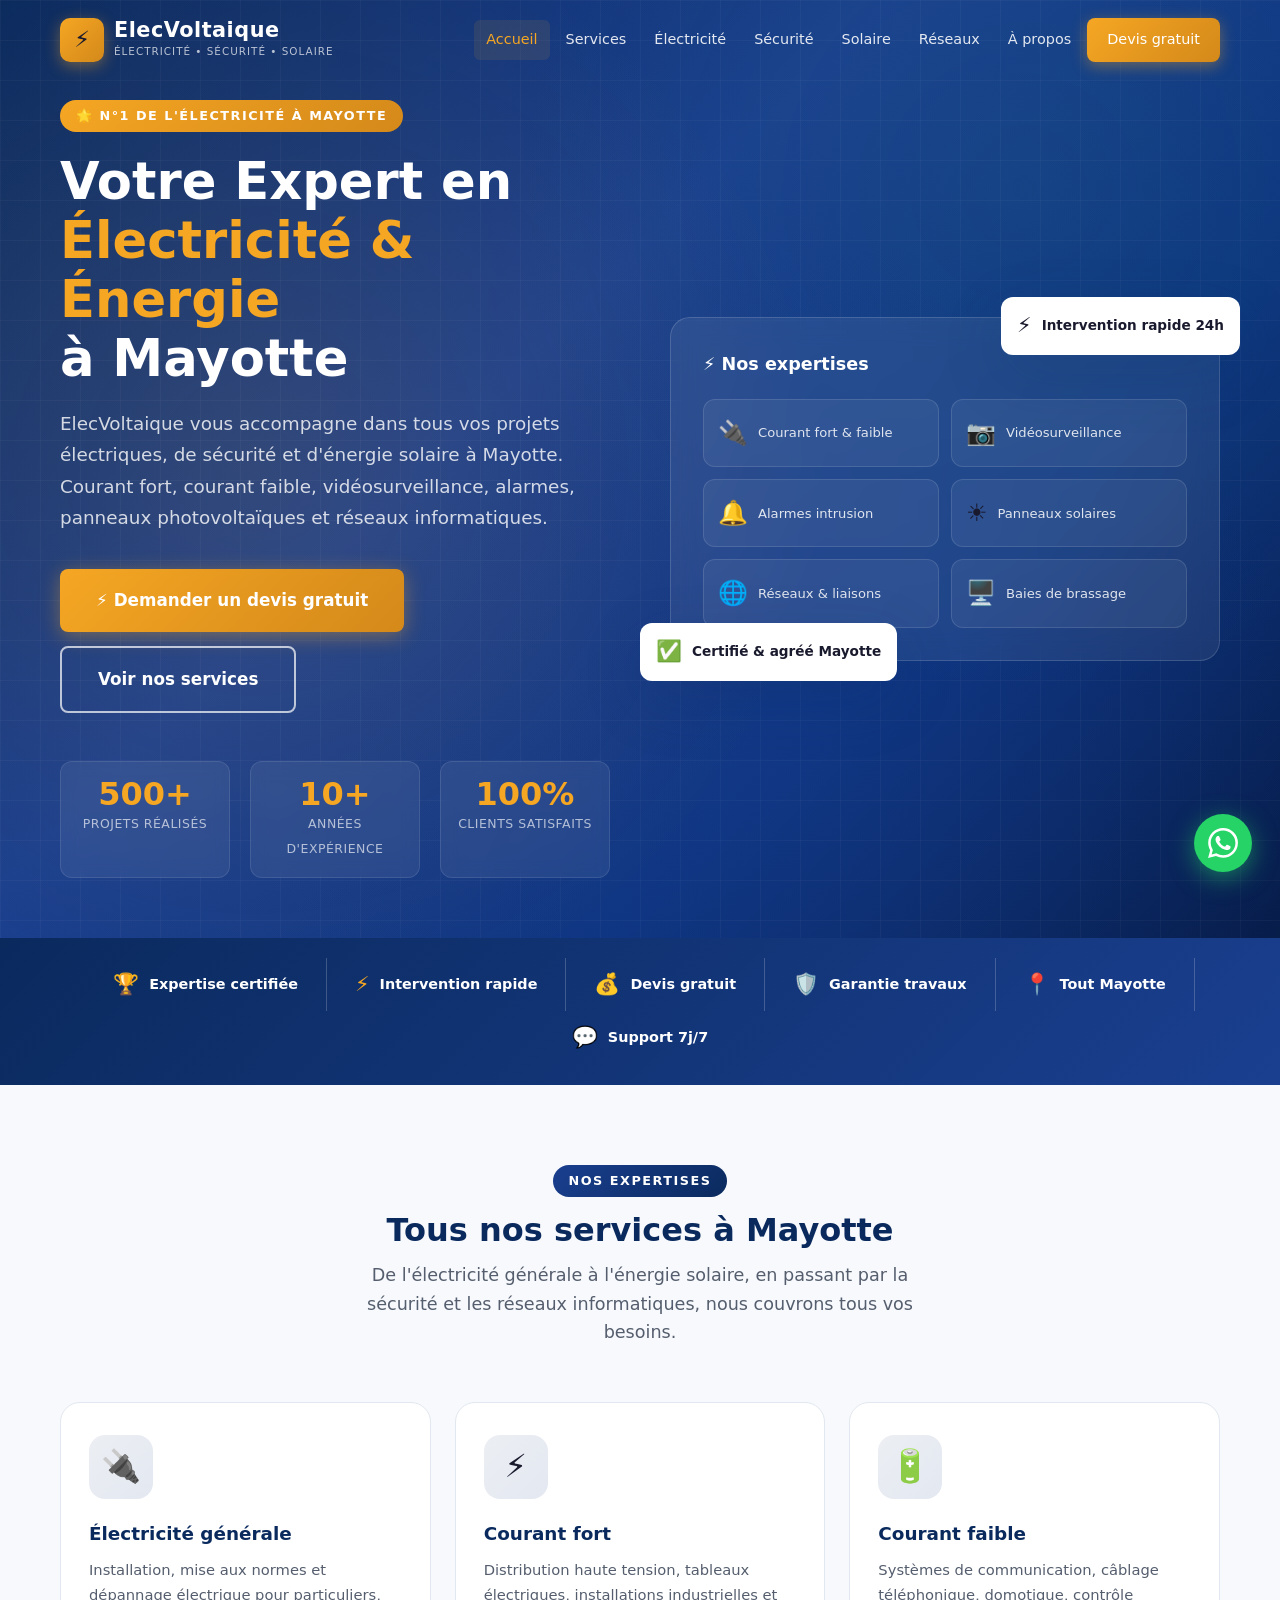
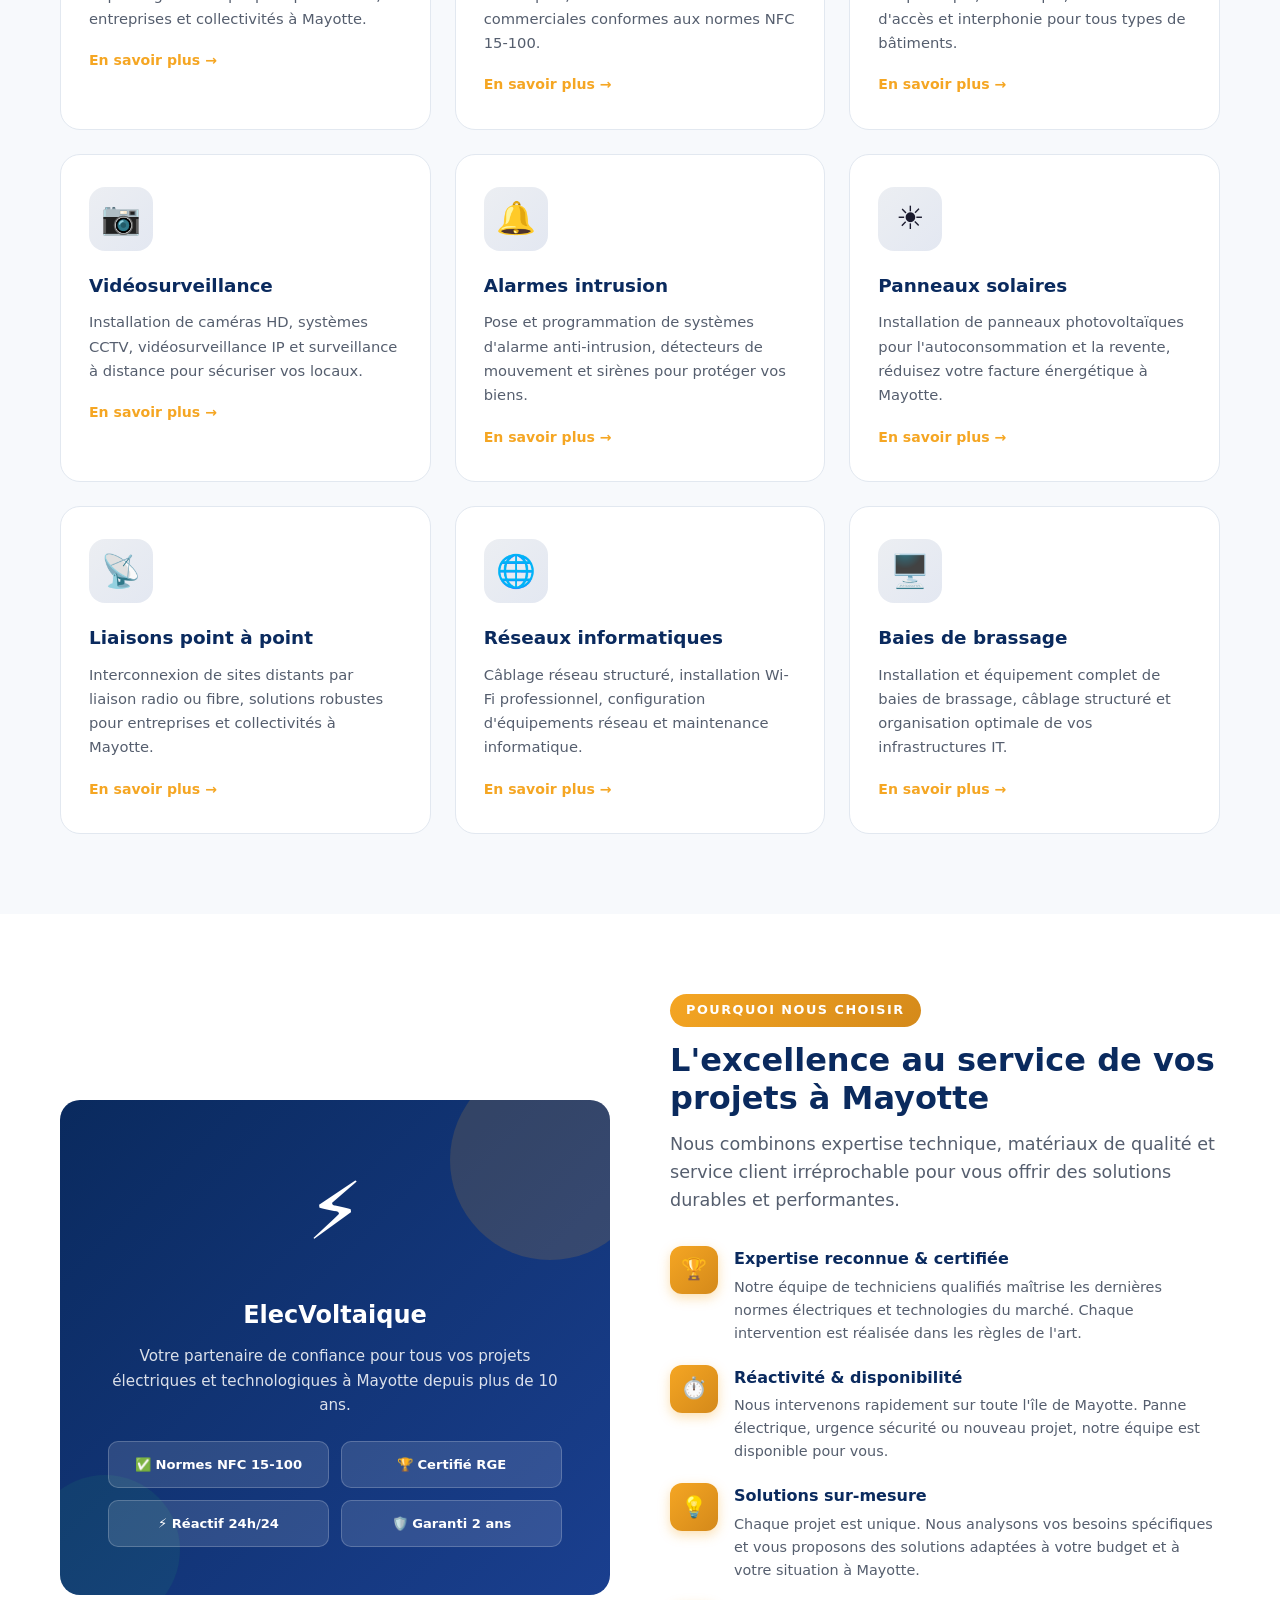
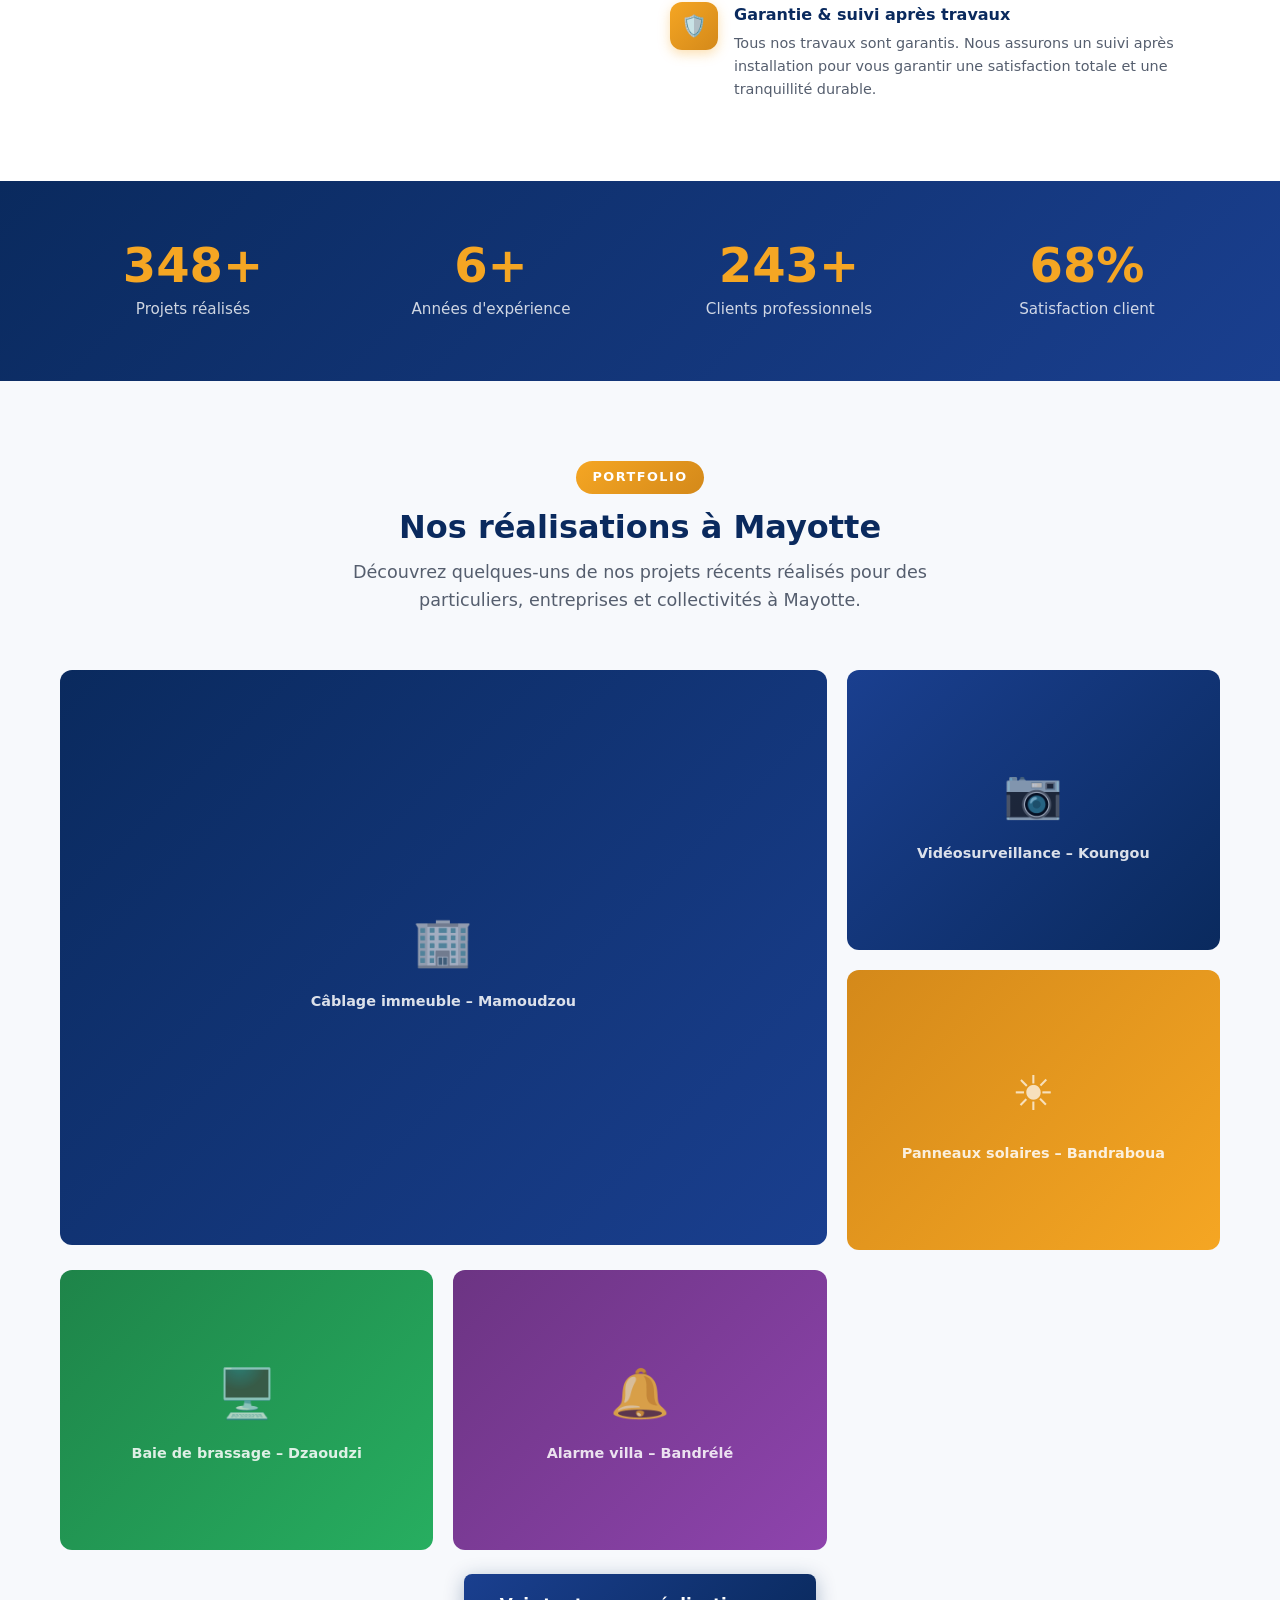
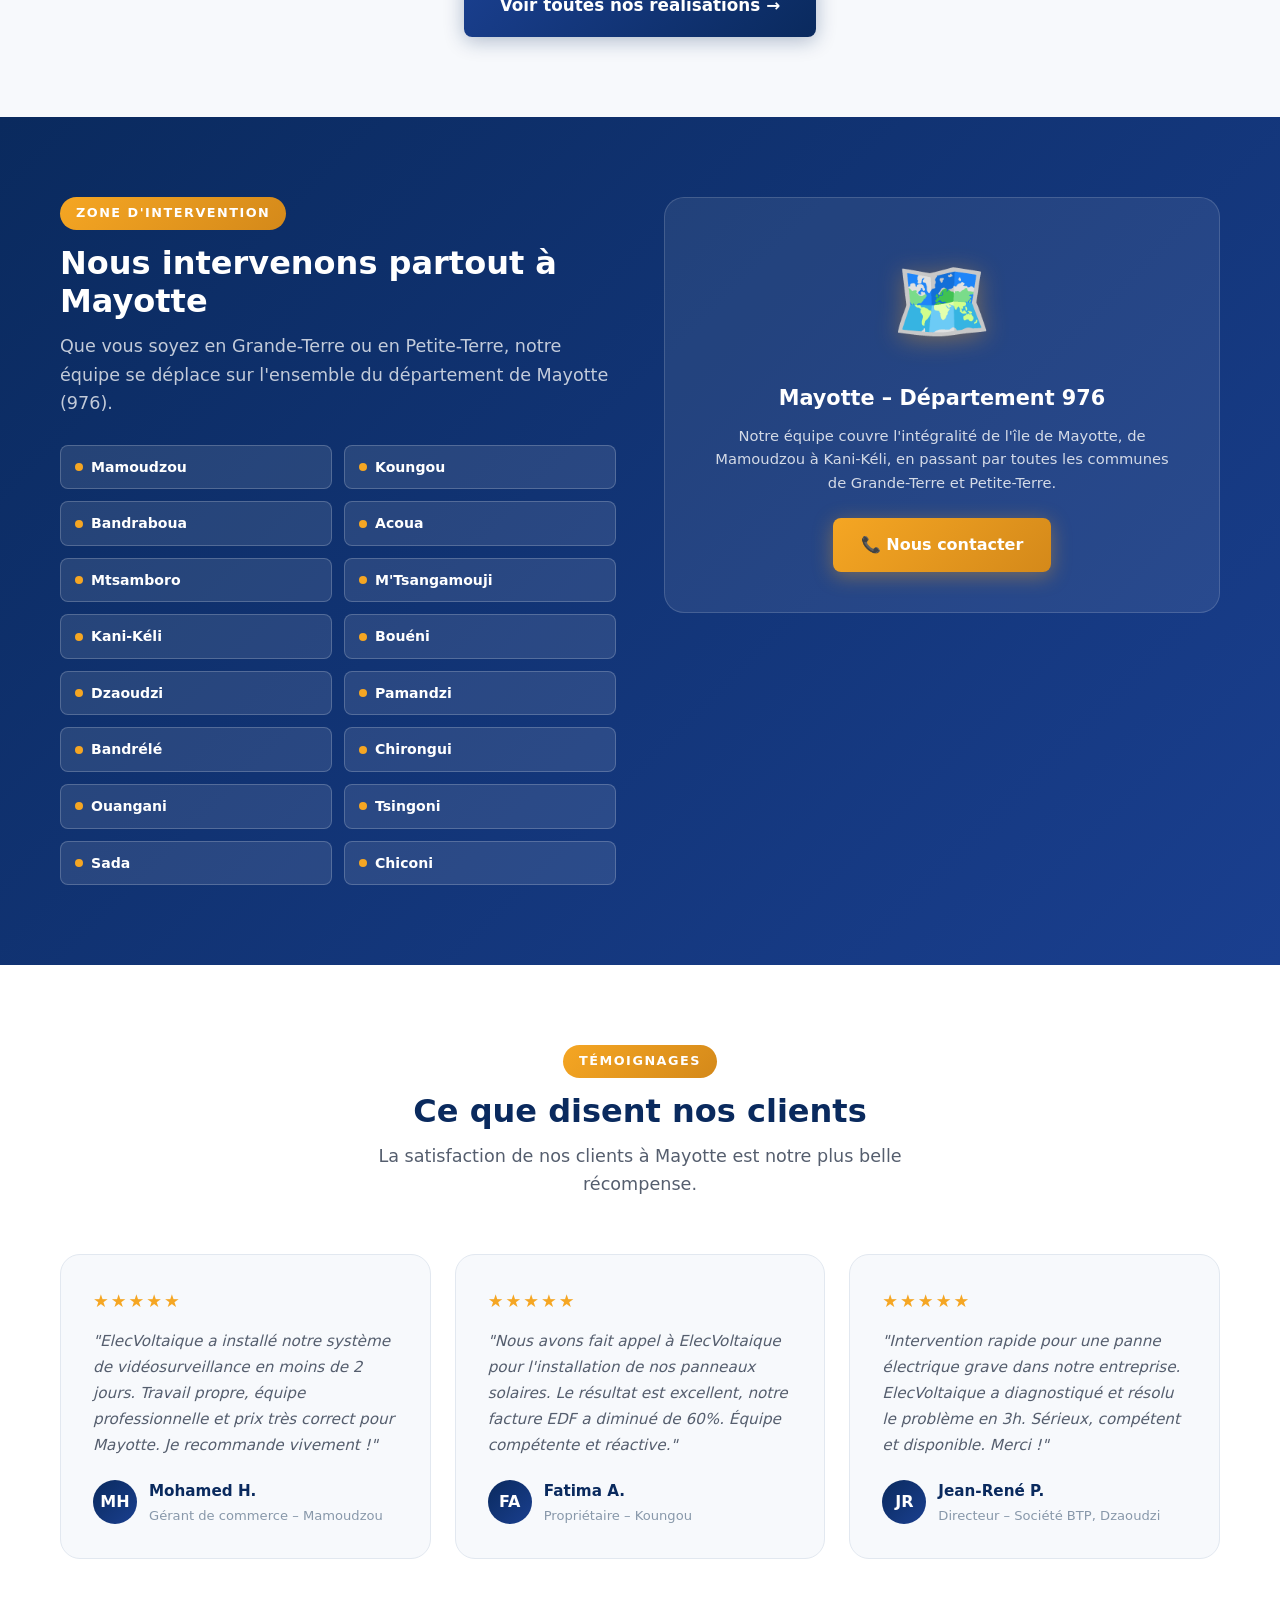
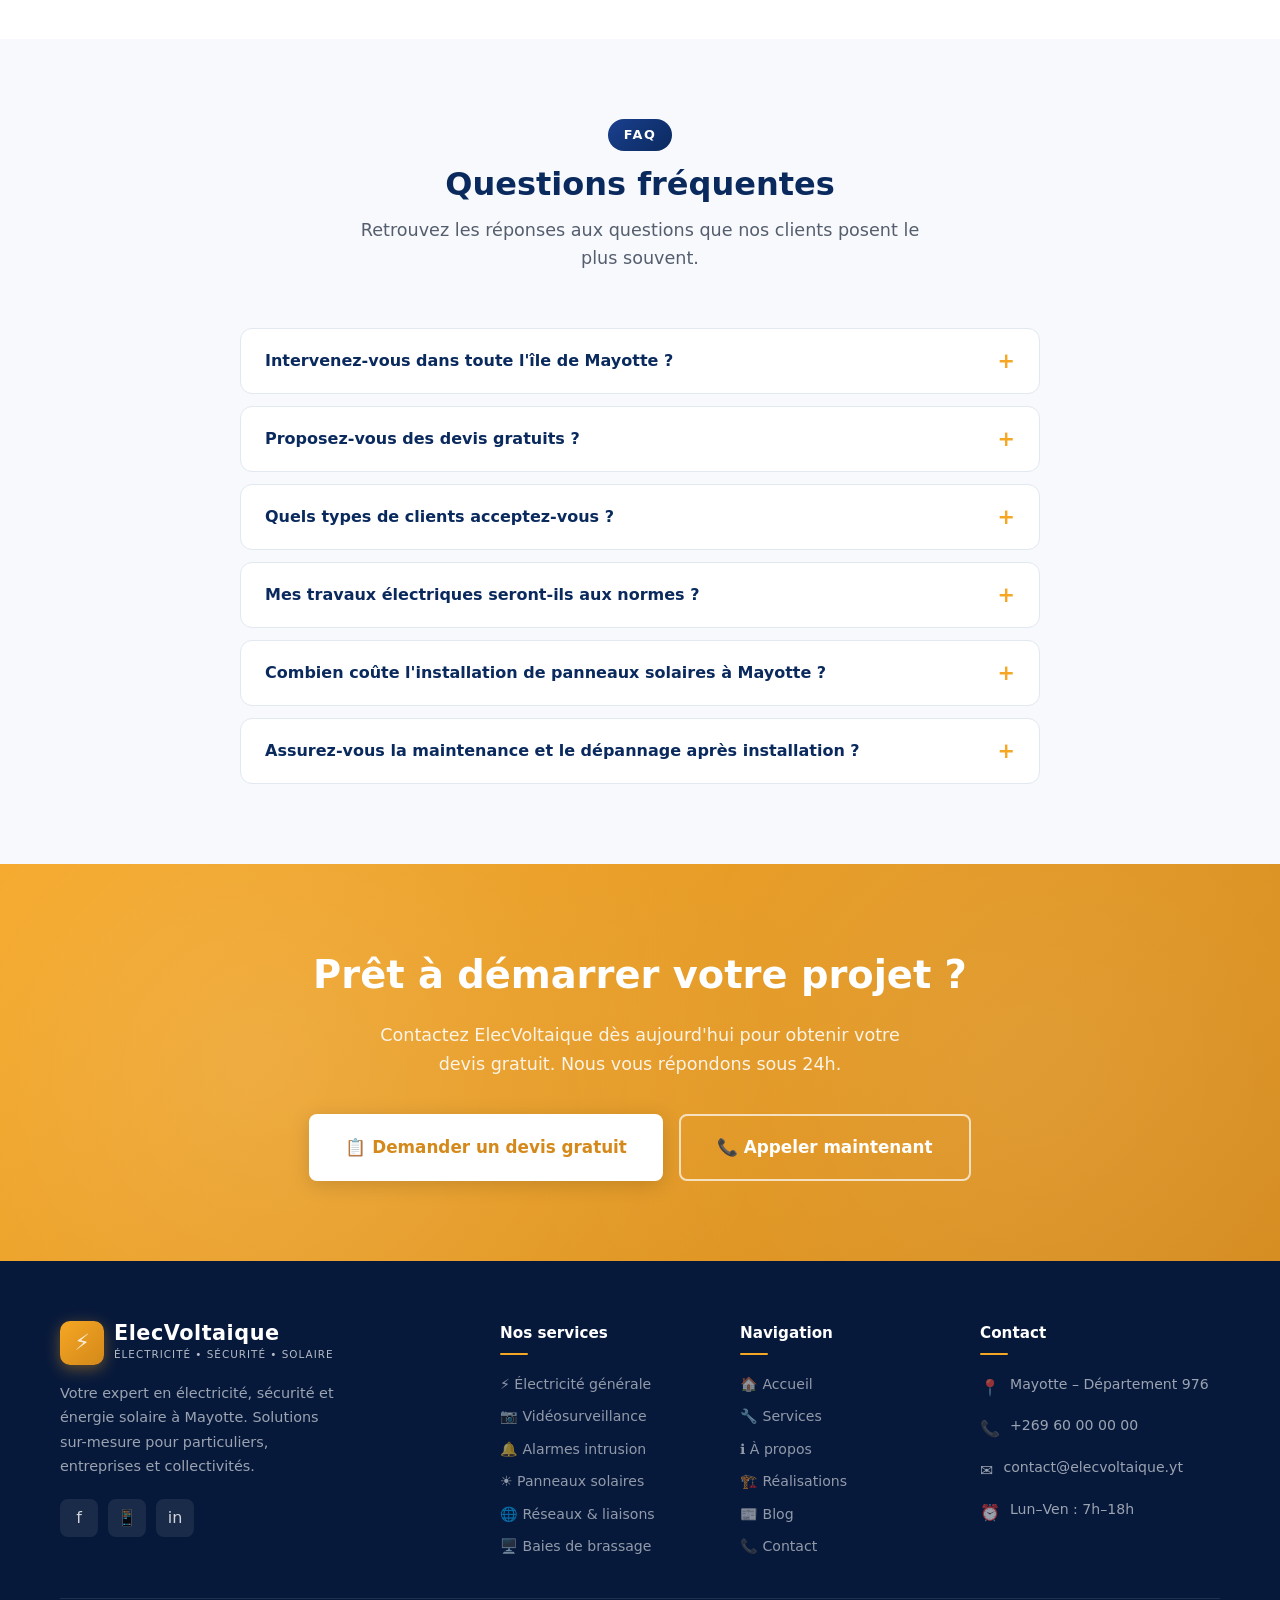
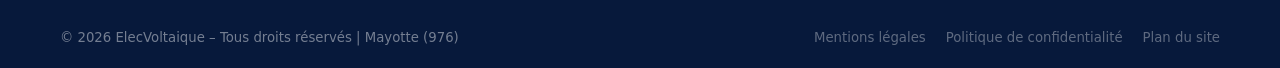
==== commit 2e4fa96c: "Fix duplicate zones and dynamic copyright year Co-authored-by: RMV976 <218436060+RMV976@users.norepl" ====
--- a/index.html
+++ b/index.html
@@ -391,17 +391,17 @@
           <div class="zone-tag"><span class="zone-dot"></span>Bandraboua</div>
           <div class="zone-tag"><span class="zone-dot"></span>Acoua</div>
           <div class="zone-tag"><span class="zone-dot"></span>Mtsamboro</div>
-          <div class="zone-tag"><span class="zone-dot"></span>Bouéni</div>
+          <div class="zone-tag"><span class="zone-dot"></span>M'Tsangamouji</div>
           <div class="zone-tag"><span class="zone-dot"></span>Kani-Kéli</div>
           <div class="zone-tag"><span class="zone-dot"></span>Bouéni</div>
           <div class="zone-tag"><span class="zone-dot"></span>Dzaoudzi</div>
           <div class="zone-tag"><span class="zone-dot"></span>Pamandzi</div>
           <div class="zone-tag"><span class="zone-dot"></span>Bandrélé</div>
-          <div class="zone-tag"><span class="zone-dot"></span>Bouéni</div>
           <div class="zone-tag"><span class="zone-dot"></span>Chirongui</div>
           <div class="zone-tag"><span class="zone-dot"></span>Ouangani</div>
           <div class="zone-tag"><span class="zone-dot"></span>Tsingoni</div>
-          <div class="zone-tag"><span class="zone-dot"></span>M'Tsangamouji</div>
+          <div class="zone-tag"><span class="zone-dot"></span>Sada</div>
+          <div class="zone-tag"><span class="zone-dot"></span>Chiconi</div>
         </div>
       </div>
       <div class="zones-map fade-right">
@@ -611,7 +611,7 @@
       </div>
     </div>
     <div class="footer-bottom">
-      <span>© 2024 ElecVoltaique – Tous droits réservés | Mayotte (976)</span>
+      <span>© <span class="copyright-year">2024</span> ElecVoltaique – Tous droits réservés | Mayotte (976)</span>
       <div style="display: flex; gap: 20px;">
         <a href="#">Mentions légales</a>
         <a href="#">Politique de confidentialité</a>
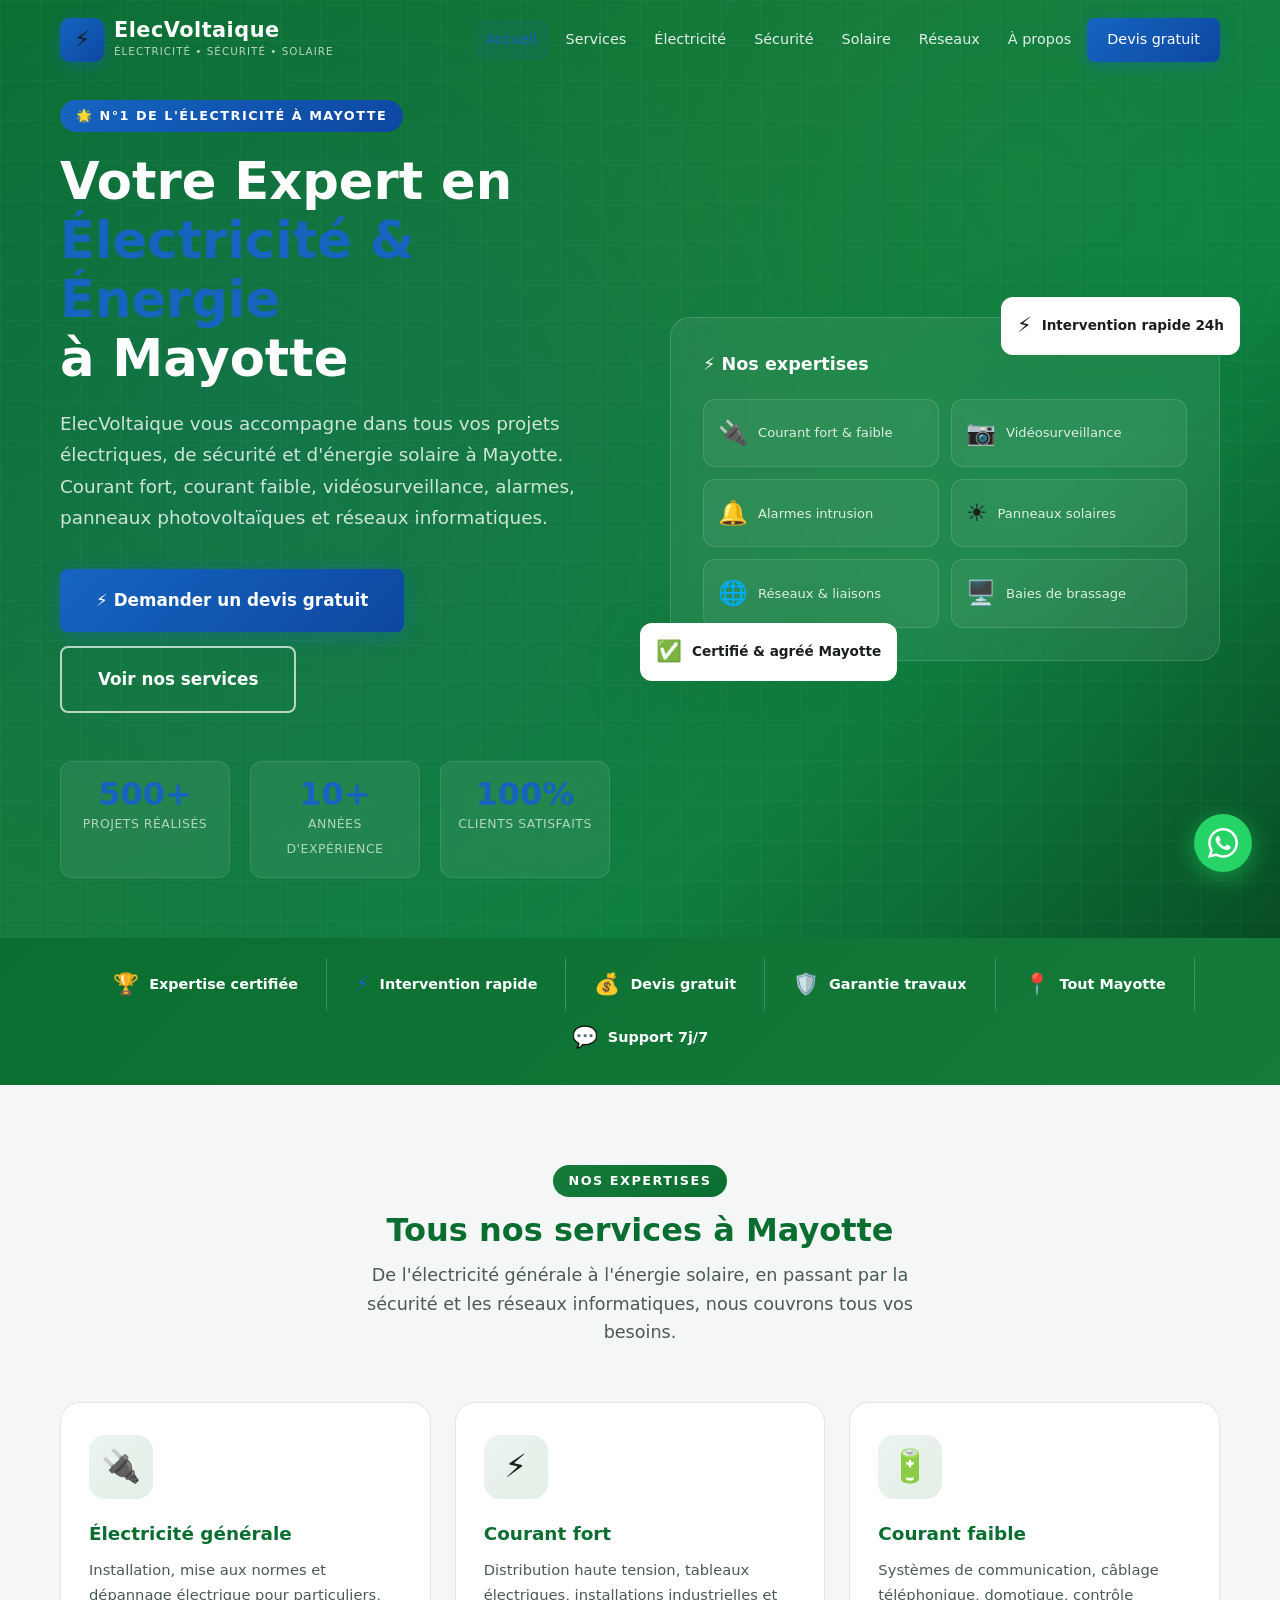
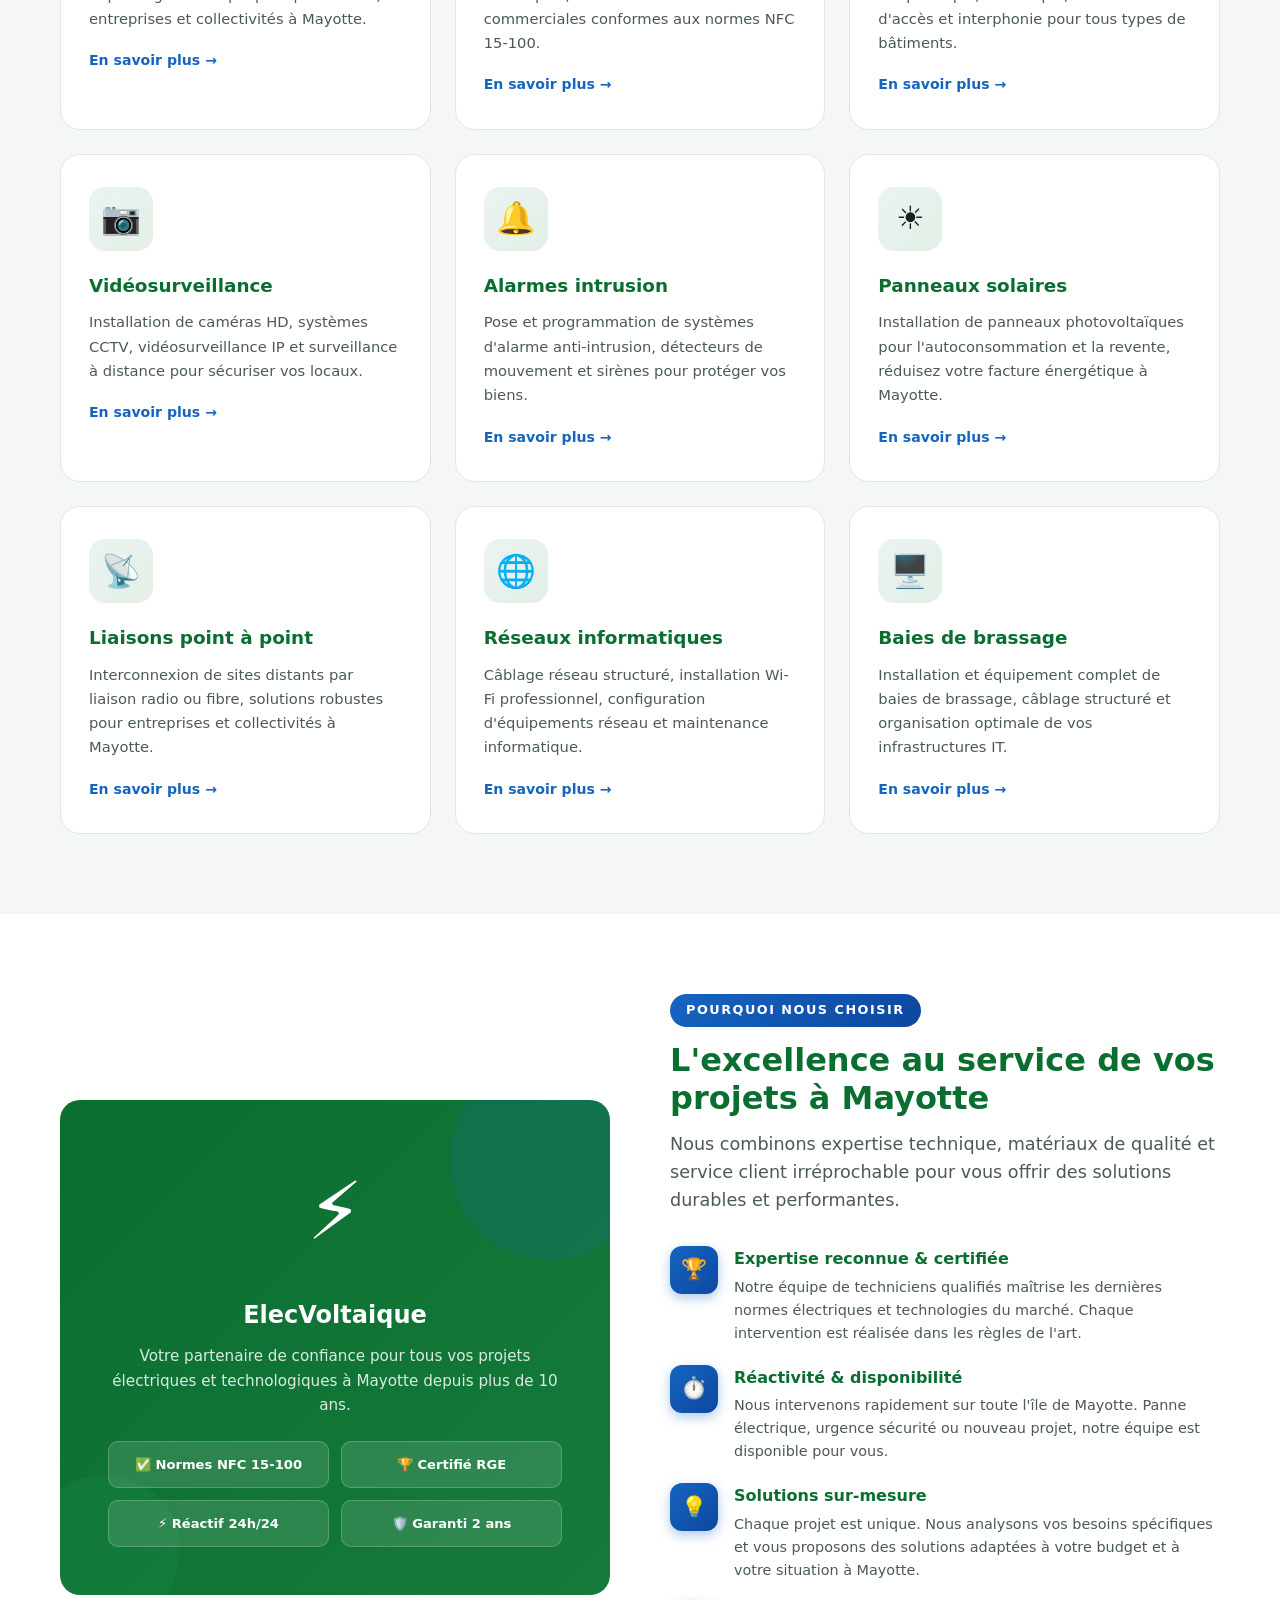
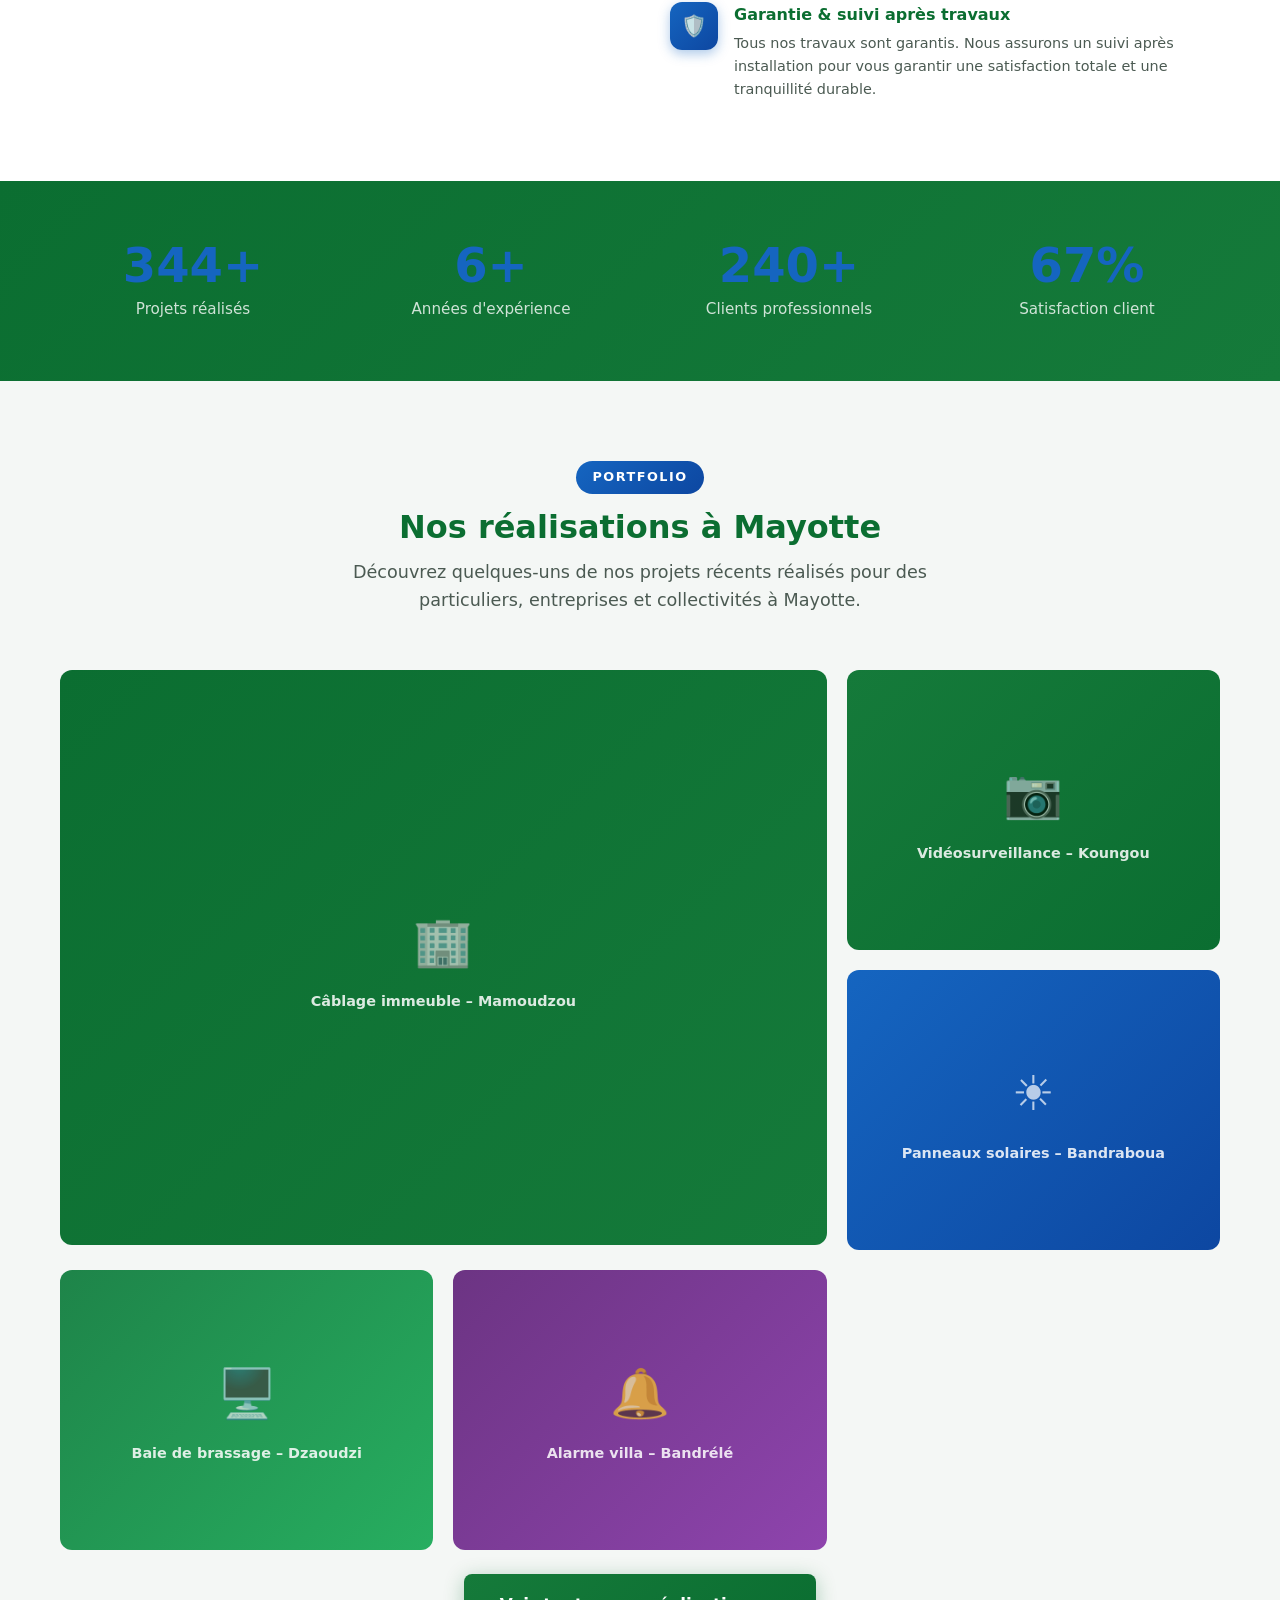
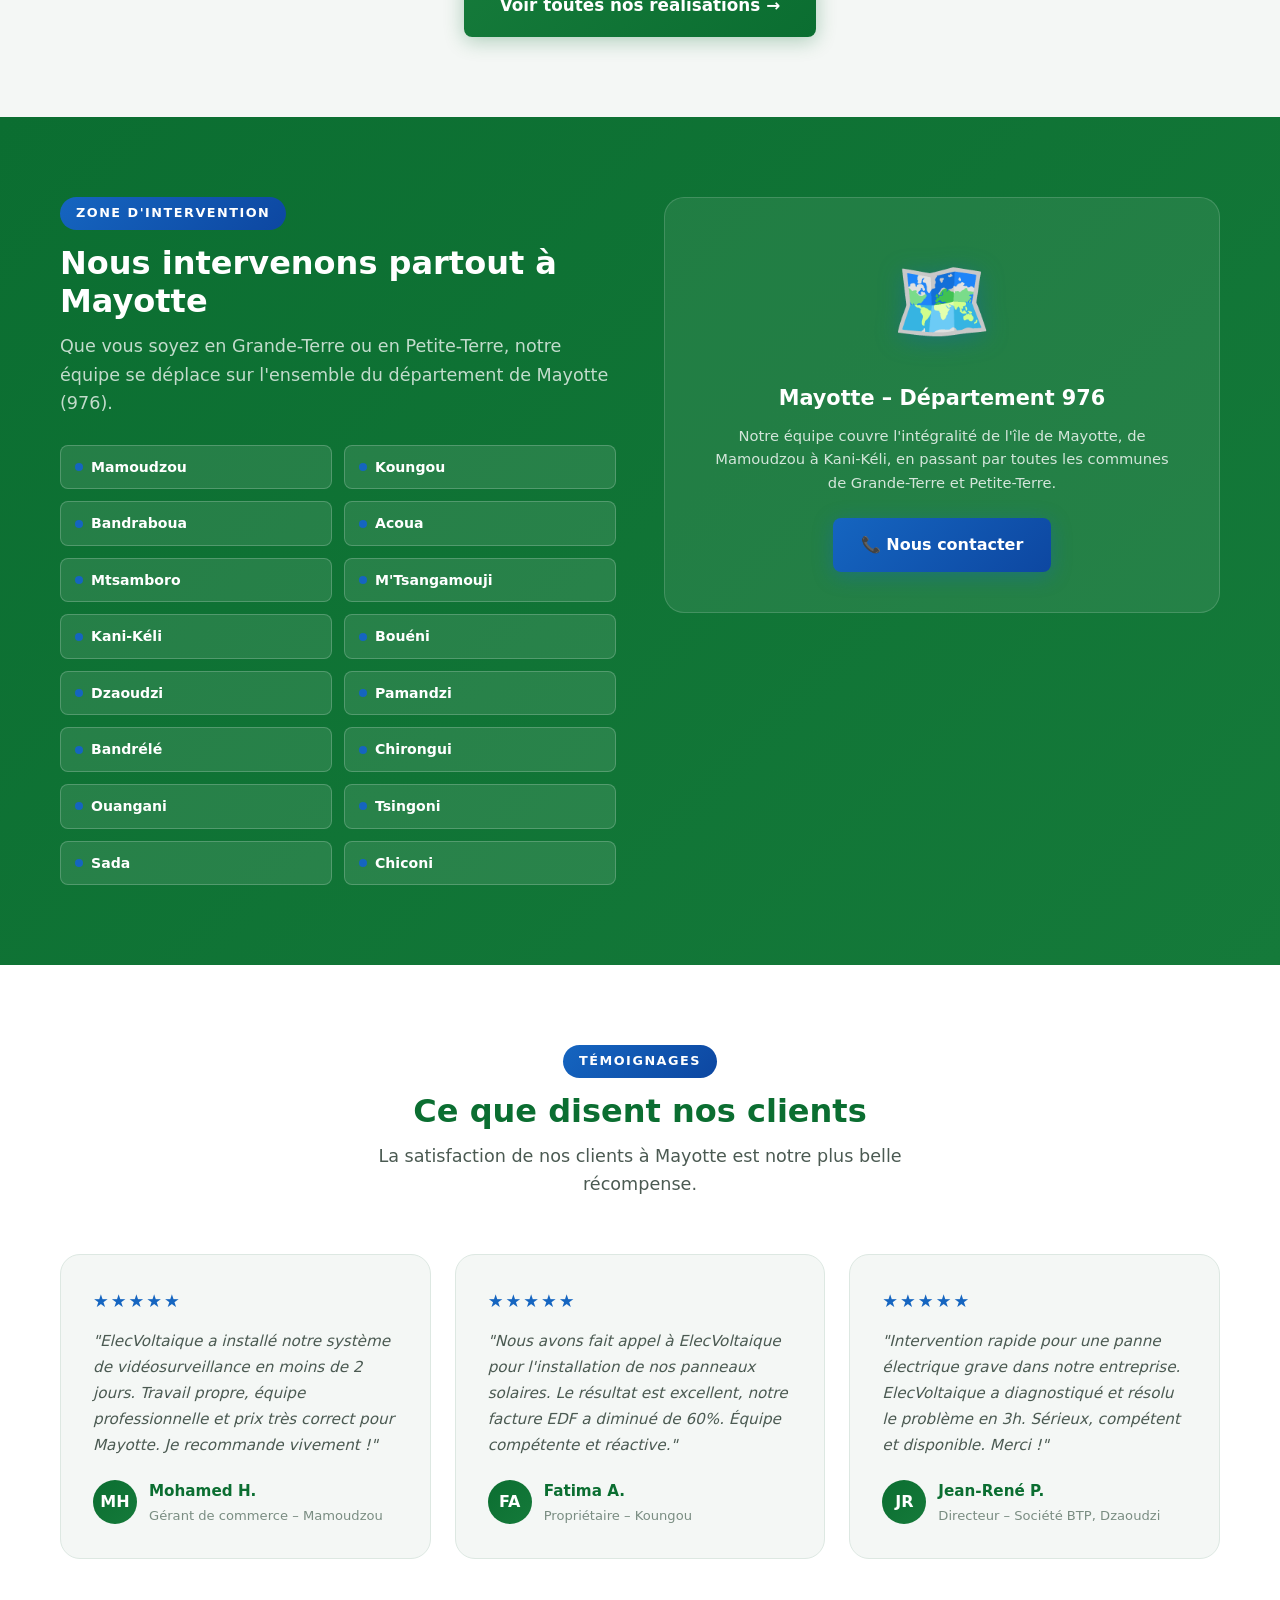
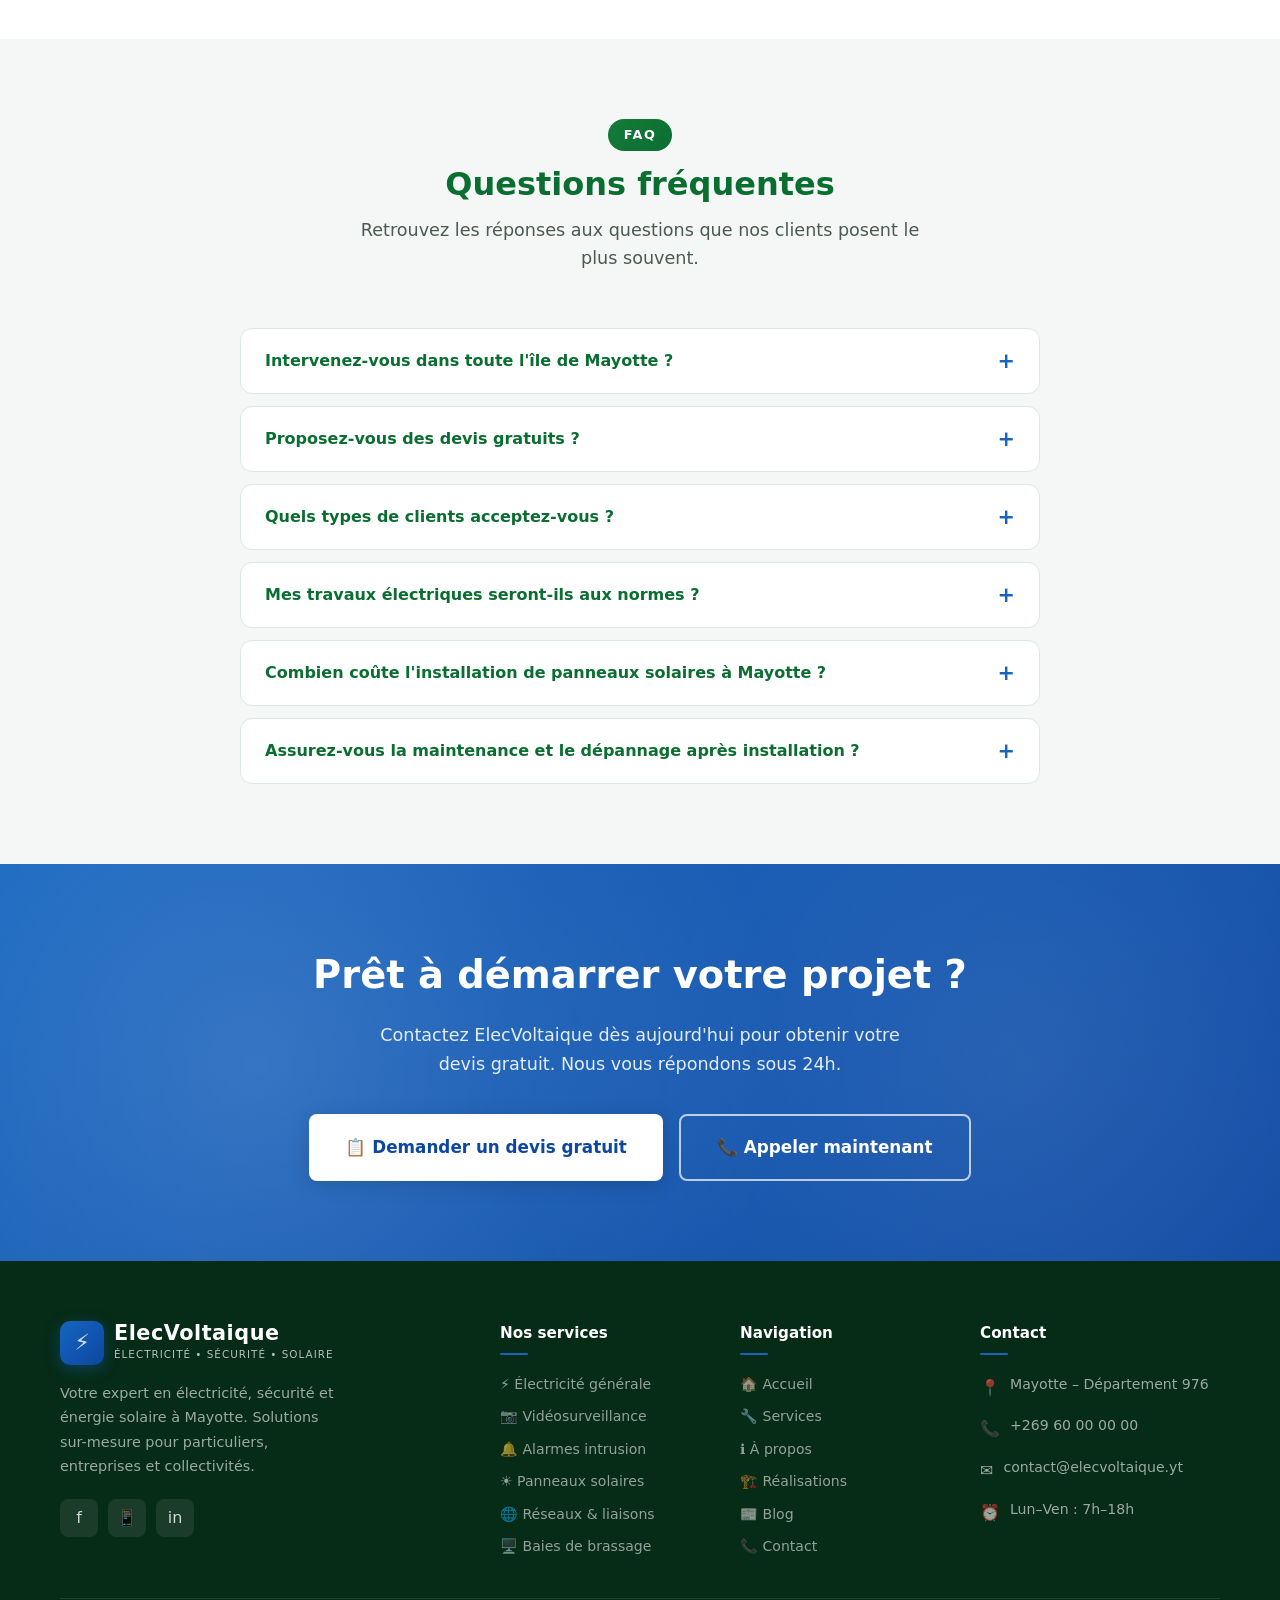
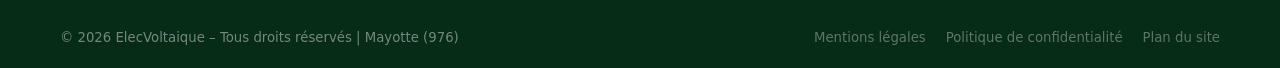
==== commit e9d93c44: "Redesign: green energy + blue tech palette; reseaux.html (replaces reseaux-liaisons.html) Co-authore" ====
--- a/index.html
+++ b/index.html
@@ -43,7 +43,7 @@
       <a href="electricite.html">Électricité</a>
       <a href="securite.html">Sécurité</a>
       <a href="solaire.html">Solaire</a>
-      <a href="reseaux-liaisons.html">Réseaux</a>
+      <a href="reseaux.html">Réseaux</a>
       <a href="a-propos.html">À propos</a>
       <a href="contact.html" class="nav-cta">Devis gratuit</a>
     </nav>
@@ -213,19 +213,19 @@
         <div class="service-icon-wrap">📡</div>
         <h3 class="service-card-title">Liaisons point à point</h3>
         <p class="service-card-desc">Interconnexion de sites distants par liaison radio ou fibre, solutions robustes pour entreprises et collectivités à Mayotte.</p>
-        <a href="reseaux-liaisons.html" class="service-card-link">En savoir plus →</a>
+        <a href="reseaux.html" class="service-card-link">En savoir plus →</a>
       </article>
       <article class="service-card fade-in delay-3">
         <div class="service-icon-wrap">🌐</div>
         <h3 class="service-card-title">Réseaux informatiques</h3>
         <p class="service-card-desc">Câblage réseau structuré, installation Wi-Fi professionnel, configuration d'équipements réseau et maintenance informatique.</p>
-        <a href="reseaux-liaisons.html" class="service-card-link">En savoir plus →</a>
+        <a href="reseaux.html" class="service-card-link">En savoir plus →</a>
       </article>
       <article class="service-card fade-in delay-4">
         <div class="service-icon-wrap">🖥️</div>
         <h3 class="service-card-title">Baies de brassage</h3>
         <p class="service-card-desc">Installation et équipement complet de baies de brassage, câblage structuré et organisation optimale de vos infrastructures IT.</p>
-        <a href="reseaux-liaisons.html" class="service-card-link">En savoir plus →</a>
+        <a href="reseaux.html" class="service-card-link">En savoir plus →</a>
       </article>
     </div>
   </div>
@@ -331,7 +331,7 @@
         </div>
       </div>
       <div class="gallery-item fade-in delay-1" data-lightbox data-icon="📷" data-title="Vidéosurveillance commerce – Koungou" data-desc="Pose de 8 caméras HD avec enregistrement et accès à distance pour un commerce à Koungou.">
-        <div class="gallery-placeholder" style="background: linear-gradient(135deg, #1a3f8f, #0a2a5e)">
+        <div class="gallery-placeholder" style="background: linear-gradient(135deg, #157a3a, #0b6e31)">
           <span class="icon">📷</span>
           <span>Vidéosurveillance – Koungou</span>
         </div>
@@ -341,7 +341,7 @@
         </div>
       </div>
       <div class="gallery-item fade-in delay-2" data-lightbox data-icon="☀️" data-title="Installation solaire – Bandraboua" data-desc="Pose de 20 panneaux photovoltaïques pour une maison individuelle, autoconsommation totale.">
-        <div class="gallery-placeholder" style="background: linear-gradient(135deg, #d4891a, #f5a623)">
+        <div class="gallery-placeholder" style="background: linear-gradient(135deg, #1565c0, #0d47a1)">
           <span class="icon">☀️</span>
           <span>Panneaux solaires – Bandraboua</span>
         </div>
@@ -573,8 +573,8 @@
           <li><a href="securite.html">📷 Vidéosurveillance</a></li>
           <li><a href="securite.html">🔔 Alarmes intrusion</a></li>
           <li><a href="solaire.html">☀️ Panneaux solaires</a></li>
-          <li><a href="reseaux-liaisons.html">🌐 Réseaux & liaisons</a></li>
-          <li><a href="reseaux-liaisons.html">🖥️ Baies de brassage</a></li>
+          <li><a href="reseaux.html">🌐 Réseaux & liaisons</a></li>
+          <li><a href="reseaux.html">🖥️ Baies de brassage</a></li>
         </ul>
       </div>
       <div class="footer-col">
--- a/css/style.css
+++ b/css/style.css
@@ -5,21 +5,21 @@
 
 /* ---- Variables CSS ---- */
 :root {
-  --primary: #0a2a5e;
-  --primary-light: #1a3f8f;
-  --accent: #f5a623;
-  --accent-dark: #d4891a;
-  --green: #27ae60;
-  --green-dark: #1e8449;
-  --text-dark: #1a1a2e;
-  --text-gray: #555e6e;
-  --text-light: #8898aa;
-  --bg-light: #f7f9fc;
+  --primary: #0b6e31;
+  --primary-light: #157a3a;
+  --accent: #1565c0;
+  --accent-dark: #0d47a1;
+  --green: #2ecc71;
+  --green-dark: #27ae60;
+  --text-dark: #1a1f1c;
+  --text-gray: #4b5a52;
+  --text-light: #7a8d82;
+  --bg-light: #f4f7f5;
   --bg-white: #ffffff;
-  --border: #e2e8f0;
-  --shadow-sm: 0 2px 8px rgba(10, 42, 94, 0.08);
-  --shadow-md: 0 8px 30px rgba(10, 42, 94, 0.12);
-  --shadow-lg: 0 20px 60px rgba(10, 42, 94, 0.18);
+  --border: #dde8e2;
+  --shadow-sm: 0 2px 8px rgba(11, 110, 49, 0.08);
+  --shadow-md: 0 8px 30px rgba(11, 110, 49, 0.12);
+  --shadow-lg: 0 20px 60px rgba(11, 110, 49, 0.18);
   --radius: 12px;
   --radius-lg: 20px;
   --transition: all 0.3s ease;
@@ -134,12 +134,12 @@
 .btn-primary {
   background: linear-gradient(135deg, var(--accent), var(--accent-dark));
   color: white;
-  box-shadow: 0 4px 20px rgba(245, 166, 35, 0.4);
+  box-shadow: 0 4px 20px rgba(21, 101, 192, 0.4);
 }
 
 .btn-primary:hover {
   transform: translateY(-2px);
-  box-shadow: 0 8px 30px rgba(245, 166, 35, 0.5);
+  box-shadow: 0 8px 30px rgba(21, 101, 192, 0.5);
 }
 
 .btn-outline {
@@ -156,12 +156,12 @@
 .btn-blue {
   background: linear-gradient(135deg, var(--primary-light), var(--primary));
   color: white;
-  box-shadow: 0 4px 20px rgba(10, 42, 94, 0.3);
+  box-shadow: 0 4px 20px rgba(11, 110, 49, 0.3);
 }
 
 .btn-blue:hover {
   transform: translateY(-2px);
-  box-shadow: 0 8px 30px rgba(10, 42, 94, 0.4);
+  box-shadow: 0 8px 30px rgba(11, 110, 49, 0.4);
 }
 
 .btn-green {
@@ -276,7 +276,7 @@
   align-items: center;
   justify-content: center;
   font-size: 1.4rem;
-  box-shadow: 0 4px 15px rgba(245, 166, 35, 0.4);
+  box-shadow: 0 4px 15px rgba(21, 101, 192, 0.4);
 }
 
 .logo-text {
@@ -318,7 +318,7 @@
 
 nav a:hover, nav a.active {
   color: var(--accent);
-  background: rgba(245, 166, 35, 0.1);
+  background: rgba(21, 101, 192, 0.1);
 }
 
 .nav-cta {
@@ -326,13 +326,13 @@
   color: white !important;
   padding: 10px 20px !important;
   border-radius: 8px !important;
-  box-shadow: 0 4px 15px rgba(245, 166, 35, 0.4);
+  box-shadow: 0 4px 15px rgba(21, 101, 192, 0.4);
 }
 
 .nav-cta:hover {
   transform: translateY(-1px);
-  box-shadow: 0 6px 20px rgba(245, 166, 35, 0.5) !important;
-  background: rgba(245, 166, 35, 0.1) !important;
+  box-shadow: 0 6px 20px rgba(21, 101, 192, 0.5) !important;
+  background: rgba(21, 101, 192, 0.1) !important;
   color: white !important;
 }
 
@@ -370,7 +370,7 @@
    ============================================================ */
 .hero {
   min-height: 100vh;
-  background: linear-gradient(135deg, #0a2a5e 0%, #1a3f8f 40%, #0d3480 70%, #071d4a 100%);
+  background: linear-gradient(135deg, #0b6e31 0%, #157a3a 40%, #0e8040 70%, #074d22 100%);
   position: relative;
   display: flex;
   align-items: center;
@@ -382,9 +382,9 @@
   position: absolute;
   inset: 0;
   background:
-    radial-gradient(circle at 20% 50%, rgba(245, 166, 35, 0.12) 0%, transparent 50%),
+    radial-gradient(circle at 20% 50%, rgba(21, 101, 192, 0.12) 0%, transparent 50%),
     radial-gradient(circle at 80% 20%, rgba(39, 174, 96, 0.08) 0%, transparent 40%),
-    radial-gradient(circle at 60% 80%, rgba(26, 63, 143, 0.3) 0%, transparent 50%);
+    radial-gradient(circle at 60% 80%, rgba(21, 122, 58, 0.3) 0%, transparent 50%);
 }
 
 .hero-pattern {
@@ -510,8 +510,8 @@
 }
 
 .service-mini-item:hover {
-  background: rgba(245, 166, 35, 0.15);
-  border-color: rgba(245, 166, 35, 0.3);
+  background: rgba(21, 101, 192, 0.15);
+  border-color: rgba(21, 101, 192, 0.3);
 }
 
 .service-mini-icon {
@@ -654,7 +654,7 @@
   width: 64px;
   height: 64px;
   border-radius: 16px;
-  background: linear-gradient(135deg, rgba(10, 42, 94, 0.08), rgba(26, 63, 143, 0.12));
+  background: linear-gradient(135deg, rgba(11, 110, 49, 0.08), rgba(21, 122, 58, 0.12));
   display: flex;
   align-items: center;
   justify-content: center;
@@ -730,7 +730,7 @@
   right: -40px;
   width: 200px;
   height: 200px;
-  background: rgba(245, 166, 35, 0.15);
+  background: rgba(21, 101, 192, 0.15);
   border-radius: 50%;
 }
 
@@ -807,7 +807,7 @@
   justify-content: center;
   font-size: 1.3rem;
   flex-shrink: 0;
-  box-shadow: 0 4px 12px rgba(245, 166, 35, 0.35);
+  box-shadow: 0 4px 12px rgba(21, 101, 192, 0.35);
 }
 
 .why-item-content h4 {
@@ -877,7 +877,7 @@
 .gallery-overlay {
   position: absolute;
   inset: 0;
-  background: rgba(10, 42, 94, 0.6);
+  background: rgba(11, 110, 49, 0.6);
   display: flex;
   flex-direction: column;
   align-items: center;
@@ -908,7 +908,7 @@
    ZONES D'INTERVENTION
    ============================================================ */
 .zones-section {
-  background: linear-gradient(135deg, var(--primary) 0%, #1a3f8f 100%);
+  background: linear-gradient(135deg, var(--primary) 0%, var(--primary-light) 100%);
   color: white;
 }
 
@@ -948,8 +948,8 @@
 }
 
 .zone-tag:hover {
-  background: rgba(245, 166, 35, 0.2);
-  border-color: rgba(245, 166, 35, 0.4);
+  background: rgba(21, 101, 192, 0.2);
+  border-color: rgba(21, 101, 192, 0.4);
 }
 
 .zone-tag .zone-dot {
@@ -971,7 +971,7 @@
 .map-icon {
   font-size: 5rem;
   margin-bottom: 16px;
-  filter: drop-shadow(0 4px 12px rgba(245, 166, 35, 0.4));
+  filter: drop-shadow(0 4px 12px rgba(21, 101, 192, 0.4));
 }
 
 .zones-map h3 {
@@ -1307,7 +1307,7 @@
 .form-group textarea:focus {
   border-color: var(--primary);
   background: var(--bg-white);
-  box-shadow: 0 0 0 3px rgba(10, 42, 94, 0.08);
+  box-shadow: 0 0 0 3px rgba(11, 110, 49, 0.08);
 }
 
 .form-group textarea {
@@ -1346,7 +1346,7 @@
   position: absolute;
   inset: 0;
   background:
-    radial-gradient(circle at 80% 20%, rgba(245, 166, 35, 0.15) 0%, transparent 50%),
+    radial-gradient(circle at 80% 20%, rgba(21, 101, 192, 0.15) 0%, transparent 50%),
     linear-gradient(rgba(255,255,255,0.02) 1px, transparent 1px),
     linear-gradient(90deg, rgba(255,255,255,0.02) 1px, transparent 1px);
   background-size: auto, 40px 40px, 40px 40px;
@@ -1361,7 +1361,7 @@
 .page-hero-icon {
   font-size: 3.5rem;
   margin-bottom: 16px;
-  filter: drop-shadow(0 4px 12px rgba(245, 166, 35, 0.5));
+  filter: drop-shadow(0 4px 12px rgba(21, 101, 192, 0.5));
 }
 
 .page-hero h1 {
@@ -1478,7 +1478,7 @@
   right: -30px;
   width: 150px;
   height: 150px;
-  background: rgba(245, 166, 35, 0.2);
+  background: rgba(21, 101, 192, 0.2);
   border-radius: 50%;
 }
 
@@ -1531,8 +1531,8 @@
 }
 
 .highlight-box {
-  background: linear-gradient(135deg, rgba(10, 42, 94, 0.05), rgba(26, 63, 143, 0.08));
-  border: 1px solid rgba(10, 42, 94, 0.12);
+  background: linear-gradient(135deg, rgba(11, 110, 49, 0.05), rgba(21, 122, 58, 0.08));
+  border: 1px solid rgba(11, 110, 49, 0.12);
   border-radius: var(--radius);
   padding: 24px;
   margin-top: 24px;
@@ -1595,7 +1595,7 @@
   right: -20px;
   width: 100px;
   height: 100px;
-  background: rgba(245, 166, 35, 0.2);
+  background: rgba(21, 101, 192, 0.2);
   border-radius: 50%;
 }
 
@@ -1607,7 +1607,7 @@
 
 .blog-category {
   display: inline-block;
-  background: rgba(245, 166, 35, 0.9);
+  background: rgba(21, 101, 192, 0.9);
   color: white;
   font-size: 0.75rem;
   font-weight: 700;
@@ -1873,7 +1873,7 @@
    FOOTER
    ============================================================ */
 footer {
-  background: #07193b;
+  background: #062b16;
   color: rgba(255, 255, 255, 0.8);
   padding: 60px 0 20px;
 }
